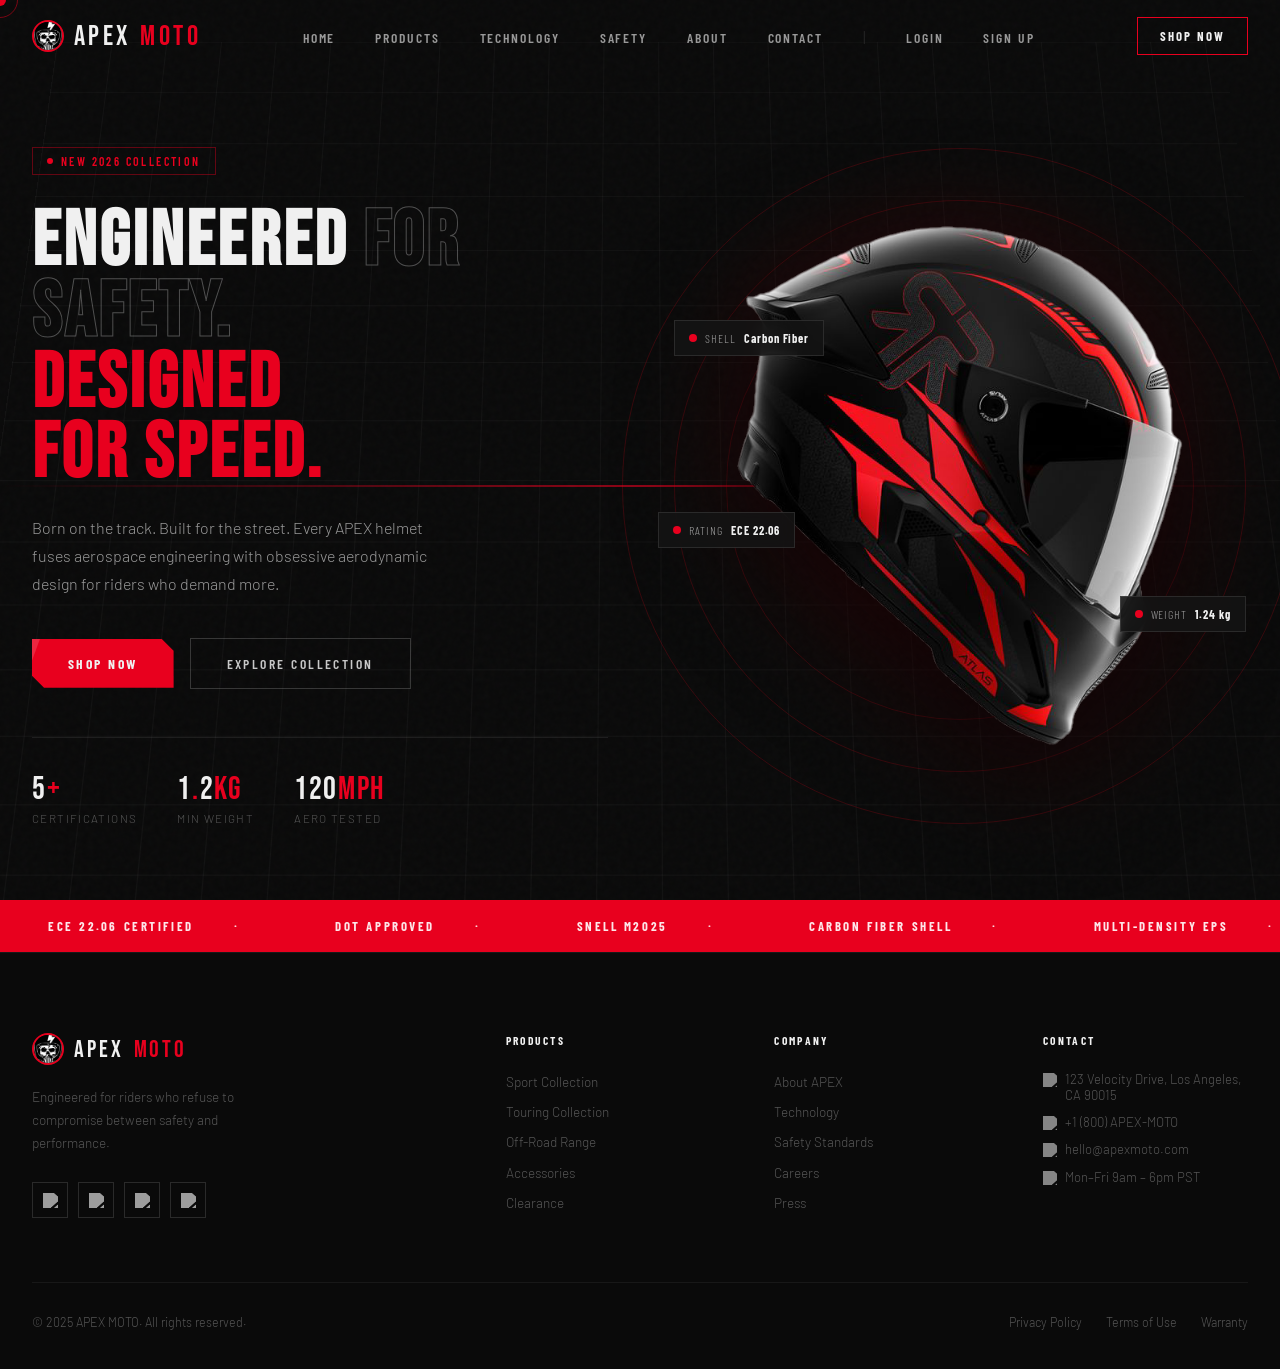
==== index.html @ f7dbe94f "new commit" ====
<!DOCTYPE html>
<html lang="en">
<head>
<meta charset="UTF-8">
<meta name="viewport" content="width=device-width, initial-scale=1.0">
<title>APEX MOTO — Engineered for Safety. Designed for Speed.</title>
<link rel="preconnect" href="https://fonts.googleapis.com">
<link href="https://fonts.googleapis.com/css2?family=Bebas+Neue&family=Barlow:ital,wght@0,300;0,400;0,500;0,600;1,300&family=Barlow+Condensed:wght@400;600;700&display=swap" rel="stylesheet">
<style>
/* ============================================================
   APEX MOTO — PREMIUM HELMET BRAND WEBSITE
   Color palette: Matte black · Metallic gray · Electric red
   Typography: Bebas Neue (display) · Barlow (body)
   ============================================================ */

*, *::before, *::after { box-sizing: border-box; margin: 0; padding: 0; }

:root {
  --black:      #0a0a0a;
  --black2:     #111111;
  --black3:     #1a1a1a;
  --gray-dark:  #2a2a2a;
  --gray-mid:   #555;
  --gray-light: #999;
  --gray-text:  #c8c8c8;
  --white:      #f0f0f0;
  --red:        #e8001e;
  --red-glow:   rgba(232,0,30,0.25);
  --red-dim:    #9a0010;
  --blue:       #0066ff;
  --metal:      #8a8a8a;
  --metal-light:#c0c0c0;
  --font-display: 'Bebas Neue', sans-serif;
  --font-cond:    'Barlow Condensed', sans-serif;
  --font-body:    'Barlow', sans-serif;
  --nav-h: 72px;
  --ease: cubic-bezier(0.16, 1, 0.3, 1);
}

html { scroll-behavior: smooth; font-size: 16px; }

body {
  background: var(--black);
  color: var(--gray-text);
  font-family: var(--font-body);
  font-weight: 300;
  overflow-x: hidden;
  cursor: none;
}

/* ── Custom cursor ── */
#cursor {
  position: fixed; top: 0; left: 0;
  width: 12px; height: 12px;
  background: var(--red);
  border-radius: 100%;
  pointer-events: none;
  z-index: 9999;
  transform: translate(-50%, -50%);
  transition: width 0.2s var(--ease), height 0.2s var(--ease), opacity 0.2s;
  mix-blend-mode: normal;
}
#cursor-ring {
  position: fixed; top: 0; left: 0;
  width: 36px; height: 36px;
  border: 1px solid rgba(232,0,30,0.5);
  border-radius: 100%;
  pointer-events: none;
  z-index: 9998;
  transform: translate(-50%, -50%);
  transition: transform 0.12s var(--ease), width 0.3s var(--ease), height 0.3s var(--ease);
}
body:has(a:hover) #cursor, body:has(button:hover) #cursor { width: 6px; height: 6px; }
body:has(a:hover) #cursor-ring, body:has(button:hover) #cursor-ring { width: 54px; height: 54px; border-color: var(--red); }

/* ── Utility ── */
.container { max-width: 1280px; margin: 0 auto; padding: 0 2rem; }
.sr-only { position: absolute; width: 1px; height: 1px; overflow: hidden; clip: rect(0,0,0,0); }
a { color: inherit; text-decoration: none; }
img { display: block; max-width: 100%; }
section { position: relative; }

/* ── Noise texture overlay ── */
body::before {
  content: '';
  position: fixed; inset: 0;
  background-image: url("data:image/svg+xml,%3Csvg viewBox='0 0 200 200' xmlns='http://www.w3.org/2000/svg'%3E%3Cfilter id='n'%3E%3CfeTurbulence type='fractalNoise' baseFrequency='0.75' numOctaves='4' stitchTiles='stitch'/%3E%3C/filter%3E%3Crect width='100%25' height='100%25' filter='url(%23n)' opacity='1'/%3E%3C/svg%3E");
  opacity: 0.025;
  pointer-events: none;
  z-index: 1;
}

/* ===================================================================
   NAVIGATION
=================================================================== */
nav {
  position: fixed; top: 0; left: 0; right: 0;
  height: var(--nav-h);
  z-index: 1000;
  transition: background 0.4s, backdrop-filter 0.4s;
}
nav.scrolled {
  background: rgba(10,10,10,0.92);
  backdrop-filter: blur(16px);
  border-bottom: 1px solid rgba(255,255,255,0.06);
}
.nav-inner {
  height: var(--nav-h);
  display: flex; align-items: center; justify-content: space-between;
}
.logo {
  font-family: var(--font-display);
  font-size: 1.75rem;
  letter-spacing: 0.12em;
  color: var(--white);
  display: flex; align-items: center; gap: 10px;
  cursor: pointer;
}
.logo span { color: var(--red); }
.logo-icon {
  width: 32px; height: 32px;
  border: 2px solid var(--red);
  border-radius: 50%;
  display: flex; align-items: center; justify-content: center;
  overflow: hidden;
}
.logo-icon img { width: 100%; height: 100%; object-fit: cover; }

.nav-links {
  display: flex; align-items: center; gap: 2.5rem;
  list-style: none;
}
.nav-links a {
  font-family: var(--font-cond);
  font-size: 0.85rem;
  font-weight: 600;
  letter-spacing: 0.14em;
  text-transform: uppercase;
  color: var(--gray-light);
  position: relative;
  transition: color 0.25s;
  cursor: pointer;
}
.nav-links a::after {
  content: '';
  position: absolute; bottom: -4px; left: 0; right: 0;
  height: 1px; background: var(--red);
  transform: scaleX(0); transform-origin: left;
  transition: transform 0.3s var(--ease);
}
.nav-links a:hover { color: var(--white); }
.nav-links a:hover::after { transform: scaleX(1); }

.nav-links .divider {
  color: var(--gray-dark);
  margin: 0;
}
.nav-cta {
  font-family: var(--font-cond);
  font-size: 0.8rem;
  font-weight: 700;
  letter-spacing: 0.16em;
  text-transform: uppercase;
  padding: 10px 22px;
  border: 1px solid var(--red);
  color: var(--white);
  background: transparent;
  cursor: pointer;
  transition: background 0.25s, color 0.25s, box-shadow 0.25s;
  position: relative; overflow: hidden;
}
.nav-cta::before {
  content: '';
  position: absolute; inset: 0;
  background: var(--red);
  transform: translateX(-101%);
  transition: transform 0.3s var(--ease);
  z-index: -1;
}
.nav-cta:hover::before { transform: translateX(0); }

/* Hamburger */
.hamburger {
  display: none;
  flex-direction: column; gap: 5px;
  background: none; border: none; cursor: pointer; padding: 4px;
}
.hamburger span {
  display: block; width: 26px; height: 2px;
  background: var(--white);
  transition: transform 0.3s, opacity 0.3s;
}
.hamburger.open span:nth-child(1) { transform: translateY(7px) rotate(45deg); }
.hamburger.open span:nth-child(2) { opacity: 0; }
.hamburger.open span:nth-child(3) { transform: translateY(-7px) rotate(-45deg); }

/* Mobile menu */
.mobile-menu {
  display: none;
  position: fixed; top: var(--nav-h); left: 0; right: 0; bottom: 0;
  background: rgba(10,10,10,0.97);
  backdrop-filter: blur(20px);
  z-index: 999;
  flex-direction: column; align-items: center; justify-content: center;
  gap: 2.5rem;
  opacity: 0; pointer-events: none;
  transition: opacity 0.35s var(--ease);
}
.mobile-menu.open { opacity: 1; pointer-events: auto; }
.mobile-menu a {
  font-family: var(--font-display);
  font-size: 3rem;
  letter-spacing: 0.1em;
  color: var(--white);
  transition: color 0.2s;
  cursor: pointer;
}
.mobile-menu a:hover { color: var(--red); }

/* ===================================================================
   HERO
=================================================================== */
#home {
  min-height: 100vh;
  display: flex; align-items: center; justify-content: center;
  padding-top: var(--nav-h);
  overflow: hidden;
  position: relative;
}

/* Animated grid background */
.hero-grid {
  position: absolute; inset: 0;
  background-image:
    linear-gradient(rgba(255,255,255,0.03) 1px, transparent 1px),
    linear-gradient(90deg, rgba(255,255,255,0.03) 1px, transparent 1px);
  background-size: 60px 60px;
  animation: gridShift 20s linear infinite;
}
@keyframes gridShift { from { transform: perspective(400px) rotateX(5deg) translateY(0); } to { transform: perspective(400px) rotateX(5deg) translateY(60px); } }

/* Red scan line */
.hero-scanline {
  position: absolute; left: 0; right: 0; height: 2px;
  background: linear-gradient(90deg, transparent, var(--red), transparent);
  animation: scan 4s ease-in-out infinite;
  opacity: 0.6;
}
@keyframes scan { 0%,100%{top:10%; opacity:0} 30%{opacity:0.6} 70%{opacity:0.6} 100%{top:90%; opacity:0} }

.hero-content {
  display: grid;
  grid-template-columns: 1fr 1fr;
  align-items: center;
  gap: 4rem;
  width: 100%;
  max-width: 1280px;
  padding: 0 2rem;
  position: relative; z-index: 2;
}

.hero-text { padding: 3rem 0; }

.hero-badge {
  display: inline-flex; align-items: center; gap: 8px;
  font-family: var(--font-cond);
  font-size: 0.75rem;
  font-weight: 600;
  letter-spacing: 0.2em;
  text-transform: uppercase;
  color: var(--red);
  border: 1px solid rgba(232,0,30,0.4);
  padding: 6px 14px;
  margin-bottom: 2rem;
  position: relative;
}
.hero-badge::before {
  content: '';
  width: 6px; height: 6px;
  background: var(--red);
  border-radius: 50%;
  animation: pulse 2s ease-in-out infinite;
}
@keyframes pulse { 0%,100%{opacity:1; transform:scale(1)} 50%{opacity:0.4; transform:scale(0.7)} }

.hero-title {
  font-family: var(--font-display);
  font-size: clamp(3.5rem, 6vw, 6rem);
  line-height: 0.92;
  letter-spacing: 0.04em;
  color: var(--white);
  margin-bottom: 1.5rem;
}
.hero-title .accent { color: var(--red); display: block; }
.hero-title .stroke {
  -webkit-text-stroke: 1px rgba(240,240,240,0.3);
  color: transparent;
}

.hero-sub {
  font-size: 1rem;
  line-height: 1.75;
  color: var(--gray-light);
  max-width: 400px;
  margin-bottom: 2.5rem;
  font-weight: 300;
}

.hero-buttons { display: flex; align-items: center; gap: 1rem; flex-wrap: wrap; }

.btn-primary {
  font-family: var(--font-cond);
  font-size: 0.85rem;
  font-weight: 700;
  letter-spacing: 0.18em;
  text-transform: uppercase;
  padding: 16px 36px;
  background: var(--red);
  color: var(--white);
  border: none; cursor: pointer;
  position: relative; overflow: hidden;
  clip-path: polygon(0 0, calc(100% - 12px) 0, 100% 12px, 100% 100%, 12px 100%, 0 calc(100% - 12px));
  transition: transform 0.2s, box-shadow 0.3s;
  box-shadow: 0 0 0 rgba(232,0,30,0);
}
.btn-primary:hover {
  transform: translateY(-2px);
  box-shadow: 0 8px 40px var(--red-glow);
}
.btn-primary::after {
  content: '';
  position: absolute; inset: 0;
  background: rgba(255,255,255,0.15);
  transform: translateX(-101%) skewX(-20deg);
  transition: transform 0.45s var(--ease);
}
.btn-primary:hover::after { transform: translateX(120%) skewX(-20deg); }

.btn-ghost {
  font-family: var(--font-cond);
  font-size: 0.85rem;
  font-weight: 600;
  letter-spacing: 0.18em;
  text-transform: uppercase;
  padding: 16px 36px;
  background: transparent;
  color: var(--gray-text);
  border: 1px solid rgba(255,255,255,0.18);
  cursor: pointer;
  transition: color 0.25s, border-color 0.25s, transform 0.2s;
}
.btn-ghost:hover { color: var(--white); border-color: var(--white); transform: translateY(-2px); }

.hero-stats {
  display: flex; gap: 2.5rem; margin-top: 3rem;
  border-top: 1px solid rgba(255,255,255,0.08);
  padding-top: 2rem;
}
.stat-val {
  font-family: var(--font-display);
  font-size: 2rem;
  color: var(--white);
  letter-spacing: 0.05em;
}
.stat-val span { color: var(--red); }
.stat-lbl {
  font-size: 0.72rem;
  letter-spacing: 0.12em;
  text-transform: uppercase;
  color: var(--gray-mid);
  margin-top: 2px;
}

/* Hero helmet visual */
.hero-visual {
  display: flex; align-items: center; justify-content: center;
  position: relative;
}
.helmet-showcase {
  position: relative;
  width: 100%;
  max-width: 520px;
  aspect-ratio: 1;
  animation: float 5s ease-in-out infinite;
}
@keyframes float {
  0%,100%{ transform: translateY(0) rotate(0deg); }
  50%{ transform: translateY(-18px) rotate(1deg); }
}

.helmet-glow {
  position: absolute; inset: 10%;
  border-radius: 50%;
  background: radial-gradient(ellipse, rgba(232,0,30,0.18) 0%, transparent 70%);
  animation: glowPulse 3s ease-in-out infinite;
  filter: blur(30px);
}
@keyframes glowPulse { 0%,100%{opacity:0.6; transform:scale(1)} 50%{opacity:1; transform:scale(1.1)} }

.ring {
  position: absolute; border-radius: 50%;
  border: 1px solid rgba(232,0,30,0.2);
  animation: ringExpand 3s ease-out infinite;
}
.ring-1 { inset: 5%; animation-delay: 0s; }
.ring-2 { inset: -5%; animation-delay: 1s; }
.ring-3 { inset: -15%; animation-delay: 2s; }
@keyframes ringExpand {
  0% { opacity: 0.5; transform: scale(0.97); }
  100% { opacity: 0; transform: scale(1.05); }
}

.hero-helmet-img {
  width: 100%; height: 100%;
  object-fit: contain;
  filter: drop-shadow(0 30px 60px rgba(0,0,0,0.8)) drop-shadow(0 0 40px rgba(232,0,30,0.15));
  position: relative; z-index: 2;
}

.callout {
  position: absolute;
  display: flex; align-items: center; gap: 8px;
  background: rgba(20,20,20,0.85);
  backdrop-filter: blur(8px);
  border: 1px solid rgba(255,255,255,0.1);
  padding: 10px 14px;
  font-family: var(--font-cond);
  font-size: 0.75rem;
  letter-spacing: 0.08em;
  white-space: nowrap;
  z-index: 3;
}
.callout-dot { width: 8px; height: 8px; background: var(--red); border-radius: 50%; flex-shrink: 0; animation: pulse 2s ease-in-out infinite; }
.callout-label { color: var(--gray-light); text-transform: uppercase; }
.callout-val { color: var(--white); font-weight: 700; }
.c1 { top: 18%; left: -5%; }
.c2 { bottom: 22%; right: -5%; }
.c3 { top: 55%; left: -8%; }

/* ===================================================================
   MARQUEE STRIP
=================================================================== */
/* ===================================================================
   MARQUEE STRIP
=================================================================== */
.marquee-strip {
  background: var(--red);
  overflow: hidden;
  padding: 12px 0;
  white-space: nowrap;
}

.marquee-track {
  display: inline-flex;
  animation: marquee 22s linear infinite;
}

.marquee-item {
  font-family: var(--font-cond);
  font-size: 0.8rem;
  font-weight: 700;
  letter-spacing: 0.2em;
  text-transform: uppercase;
  color: rgba(255,255,255,0.9);
  padding: 6px 2.5rem;
  margin: 0 0.5rem;
  border-radius: 4px;
  cursor: default;
  transition: all 0.3s var(--ease);
}

.marquee-item::after { 
  content: '·'; 
  margin-left: 2.5rem; 
}

/* ── Hover Effect on Each Item ── */
.marquee-item:hover {
  color: #ffffff;
  background: rgba(255,255,255,0.15);
  padding: 8px 3rem 8px 3rem;
  font-size: 0.92rem;
  letter-spacing: 0.28em;
  text-shadow: 
    0 0 10px rgba(255,255,255,0.9),
    0 0 25px rgba(255,255,255,0.6),
    0 0 40px rgba(255,0,0,0.5);
  box-shadow: 
    0 0 15px rgba(255,255,255,0.3),
    0 0 35px rgba(255,0,0,0.4),
    inset 0 0 15px rgba(255,255,255,0.1);
  border-radius: 30px;
  transform: scale(1.08);
  z-index: 10;
  animation: itemPulse 1.2s ease-in-out infinite;
}

/* ── Pulse Animation ── */
@keyframes itemPulse {
  0%, 100% { 
    text-shadow: 
      0 0 10px rgba(255,255,255,0.9),
      0 0 25px rgba(255,255,255,0.6),
      0 0 40px rgba(255,0,0,0.5);
  }
  50% { 
    text-shadow: 
      0 0 20px rgba(255,255,255,1),
      0 0 40px rgba(255,255,255,0.8),
      0 0 60px rgba(255,0,0,0.8);
  }
}

/* ── Pause marquee on hover ── */
.marquee-strip:hover .marquee-track {
  animation-play-state: paused;
}

@keyframes marquee { 
  from { transform: translateX(0); } 
  to   { transform: translateX(-50%); } 
}
/* ===================================================================
   SECTION SHARED
=================================================================== */
.section-label {
  font-family: var(--font-cond);
  font-size: 0.75rem;
  font-weight: 600;
  letter-spacing: 0.25em;
  text-transform: uppercase;
  color: var(--red);
  display: flex; align-items: center; gap: 12px;
  margin-bottom: 1rem;
}
.section-label::before { content: ''; width: 28px; height: 1px; background: var(--red); }

.section-title {
  font-family: var(--font-display);
  font-size: clamp(2.5rem, 4.5vw, 4rem);
  line-height: 0.95;
  letter-spacing: 0.04em;
  color: var(--white);
  margin-bottom: 1.25rem;
}

.reveal {
  opacity: 0;
  transform: translateY(32px);
  transition: opacity 0.7s var(--ease), transform 0.7s var(--ease);
}
.reveal.in { opacity: 1; transform: translateY(0); }
.reveal-delay-1 { transition-delay: 0.1s; }
.reveal-delay-2 { transition-delay: 0.2s; }
.reveal-delay-3 { transition-delay: 0.3s; }

/* ===================================================================
   FOOTER
=================================================================== */
footer {
  background: var(--black);
  border-top: 1px solid rgba(255,255,255,0.06);
  padding: 5rem 2rem 2.5rem;
}
.footer-grid { display: grid; grid-template-columns: 2fr 1fr 1fr 1fr; gap: 4rem; max-width: 1280px; margin: 0 auto; }
.footer-brand .logo { margin-bottom: 1.25rem; font-size: 1.5rem; }
.footer-tagline { font-size: 0.85rem; line-height: 1.7; color: var(--gray-mid); max-width: 260px; margin-bottom: 1.75rem; }
.social-links { display: flex; gap: 10px; }
.social-link {
  width: 36px; height: 36px;
  border: 1px solid var(--gray-dark);
  display: flex; align-items: center; justify-content: center;
  color: var(--gray-mid); transition: border-color 0.25s, color 0.25s, background 0.25s;
}
.social-link:hover { border-color: var(--red); color: var(--white); background: rgba(232,0,30,0.1); }
.social-link img { width: 15px; height: 15px; object-fit: contain; filter: brightness(0) invert(1); opacity: 0.6; }
.social-link:hover img { opacity: 1; }
.footer-heading {
  font-family: var(--font-cond); font-size: 0.72rem;
  font-weight: 700; letter-spacing: 0.2em; text-transform: uppercase;
  color: var(--white); margin-bottom: 1.5rem;
}
.footer-links { list-style: none; display: flex; flex-direction: column; gap: 0.7rem; }
.footer-links a { font-size: 0.85rem; color: var(--gray-mid); transition: color 0.2s; cursor: pointer; }
.footer-links a:hover { color: var(--white); }
.footer-contact { display: flex; flex-direction: column; gap: 0.7rem; }
.contact-item { font-size: 0.82rem; color: var(--gray-mid); display: flex; align-items: flex-start; gap: 8px; }
.contact-item img { width: 14px; height: 14px; object-fit: contain; filter: brightness(0) invert(1); opacity: 0.5; flex-shrink: 0; margin-top: 2px; }
.footer-bottom {
  display: flex; justify-content: space-between; align-items: center;
  border-top: 1px solid rgba(255,255,255,0.06);
  padding-top: 2rem; margin-top: 4rem;
  max-width: 1280px; margin-left: auto; margin-right: auto;
  flex-wrap: wrap; gap: 1rem;
}
.footer-copy { font-size: 0.78rem; color: var(--gray-mid); }
.footer-legal { display: flex; gap: 1.5rem; }
.footer-legal a { font-size: 0.78rem; color: var(--gray-mid); transition: color 0.2s; cursor: pointer; }
.footer-legal a:hover { color: var(--white); }

/* ===================================================================
   PROGRESS BAR
=================================================================== */
#progress-bar {
  position: fixed; top: 0; left: 0; right: 0;
  height: 3px; background: var(--red);
  transform-origin: left; transform: scaleX(0);
  z-index: 1001; transition: transform 0.1s linear;
}

/* ===================================================================
   BACK TO TOP
=================================================================== */
#back-top {
  position: fixed; bottom: 2rem; right: 2rem;
  width: 44px; height: 44px;
  background: var(--red); border: none; cursor: pointer;
  display: flex; align-items: center; justify-content: center;
  opacity: 0; pointer-events: none;
  transition: opacity 0.3s, transform 0.3s;
  z-index: 900;
  clip-path: polygon(0 0, calc(100% - 8px) 0, 100% 8px, 100% 100%, 8px 100%, 0 calc(100% - 8px));
}
#back-top.visible { opacity: 1; pointer-events: auto; }
#back-top:hover { transform: translateY(-3px); }
#back-top img { width: 16px; height: 16px; object-fit: contain; filter: brightness(0) invert(1); }

/* ===================================================================
   RESPONSIVE
=================================================================== */
@media (max-width: 900px) {
  .hero-content { grid-template-columns: 1fr; text-align: center; gap: 3rem; }
  .hero-text { order: 2; }
  .hero-visual { order: 1; }
  .hero-sub { margin: 0 auto 2.5rem; }
  .hero-stats { justify-content: center; }
  .hero-buttons { justify-content: center; }
  .callout { display: none; }
}

@media (max-width: 768px) {
  .nav-links, .nav-cta { display: none; }
  .hamburger { display: flex; }
  .mobile-menu { display: flex; }
}

@media (max-width: 480px) {
  .hero-stats { flex-wrap: wrap; gap: 1.5rem; }
}

/* ===================================================================
   LOADING SCREEN
=================================================================== */
#loader {
  position: fixed; inset: 0;
  background: var(--black);
  z-index: 9999;
  display: flex; flex-direction: column;
  align-items: center; justify-content: center;
  gap: 2rem;
  transition: opacity 0.6s var(--ease), visibility 0.6s;
}
#loader.hidden { opacity: 0; visibility: hidden; pointer-events: none; }
.loader-logo {
  font-family: var(--font-display);
  font-size: 2.5rem; letter-spacing: 0.2em;
  color: var(--white);
}
.loader-logo span { color: var(--red); }
.loader-bar-wrap { width: 240px; height: 2px; background: var(--gray-dark); overflow: hidden; }
.loader-bar { height: 100%; background: var(--red); animation: load 1.6s ease-out forwards; }
@keyframes load { from{width:0} to{width:100%} }
.loader-pct { font-family: var(--font-cond); font-size: 0.75rem; letter-spacing: 0.2em; color: var(--gray-mid); }
</style>
</head>
<body>

<!-- Loading Screen -->
<div id="loader">
  <div class="loader-logo">APEX<span>MOTO</span></div>
  <div class="loader-bar-wrap"><div class="loader-bar"></div></div>
  <div class="loader-pct" id="loader-pct">LOADING... 0%</div>
</div>

<!-- Progress Bar -->
<div id="progress-bar"></div>

<!-- Custom Cursor -->
<div id="cursor"></div>
<div id="cursor-ring"></div>

<!-- Back to Top -->
<button id="back-top" aria-label="Back to top" onclick="window.scrollTo({top:0,behavior:'smooth'})">
  <img src="https://img.icons8.com/ios-filled/50/FFFFFF/up--v1.png" alt="Back to top" width="16" height="16">
</button>

<!-- ================================================================
     NAVIGATION
================================================================ -->
<nav id="navbar">
  <div class="container nav-inner">
    <a href="index.html" target="_blank" class="logo" aria-label="Apex Moto Home">
      <div class="logo-icon">
        <img src="324de0b751c300f7d9ca067d395275a6.png" alt="APEX Logo" width="20" height="20">
      </div>
      APEX<span>MOTO</span>
    </a>

    <ul class="nav-links">
      <li><a href="index.html" target="_blank">Home</a></li>
      <li><a href="products.html" target="_blank">Products</a></li>
      <li><a href="technology.html" target="_blank">Technology</a></li>
      <li><a href="safety.html" target="_blank">Safety</a></li>
      <li><a href="about.html" target="_blank">About</a></li>
      <li><a href="contact.html" target="_blank">Contact</a></li>
      <li><span class="divider">|</span></li>
      <li><a href="login.html" target="_blank">Login</a></li>
      <li><a href="signup.html" target="_blank">Sign Up</a></li>
    </ul>

    <button class="nav-cta" onclick="window.open('cart.html', '_blank')">Shop Now</button>

    <button class="hamburger" id="hamburger" aria-label="Toggle menu">
      <span></span><span></span><span></span>
    </button>
  </div>
</nav>

<!-- Mobile Menu -->
<div class="mobile-menu" id="mobileMenu">
  <a href="index.html" target="_blank">Home</a>
  <a href="products.html" target="_blank">Products</a>
  <a href="technology.html" target="_blank">Technology</a>
  <a href="safety.html" target="_blank">Safety</a>
  <a href="about.html" target="_blank">About</a>
  <a href="contact.html" target="_blank">Contact</a>
  <a href="login.html" target="_blank">Login</a>
  <a href="signup.html" target="_blank">Sign Up</a>
  <a href="cart.html" target="_blank">Cart</a>
</div>

<!-- ================================================================
     HERO
================================================================ -->
<section id="home">
  <div class="hero-grid"></div>
  <div class="hero-scanline"></div>

  <div class="hero-content">
    <div class="hero-text">
      <div class="hero-badge reveal">New 2026 Collection</div>

      <h1 class="hero-title reveal reveal-delay-1">
        Engineered
        <span class="stroke">for Safety.</span>
        <span class="accent">Designed<br>for Speed.</span>
      </h1>

      <p class="hero-sub reveal reveal-delay-2">
        Born on the track. Built for the street. Every APEX helmet fuses aerospace engineering with obsessive aerodynamic design for riders who demand more.
      </p>

      <div class="hero-buttons reveal reveal-delay-3">
        <button class="btn-primary" onclick="window.open('products.html', '_blank')">Shop Now</button>
        <button class="btn-ghost" onclick="window.open('technology.html', '_blank')">Explore Collection</button>
      </div>

      <div class="hero-stats reveal">
        <div>
          <div class="stat-val">5<span>+</span></div>
          <div class="stat-lbl">Certifications</div>
        </div>
        <div>
          <div class="stat-val">1<span>.</span>2<span>kg</span></div>
          <div class="stat-lbl">Min Weight</div>
        </div>
        <div>
          <div class="stat-val">120<span>mph</span></div>
          <div class="stat-lbl">Aero Tested</div>
        </div>
      </div>
    </div>

    <div class="hero-visual reveal reveal-delay-2">
      <div class="helmet-showcase">
        <div class="ring ring-1"></div>
        <div class="ring ring-2"></div>
        <div class="ring ring-3"></div>
        <div class="helmet-glow"></div>
        <img src="fe014627cda59d98a99e37bff4ac7977.png" alt="APEX Moto Helmet - Carbon Fiber Full Face" class="hero-helmet-img" width="400" height="420">
        <div class="callout c1"><span class="callout-dot"></span><span class="callout-label">Shell</span><span class="callout-val">Carbon Fiber</span></div>
        <div class="callout c2"><span class="callout-dot"></span><span class="callout-label">Weight</span><span class="callout-val">1.24 kg</span></div>
        <div class="callout c3"><span class="callout-dot"></span><span class="callout-label">Rating</span><span class="callout-val">ECE 22.06</span></div>
      </div>
    </div>
  </div>
</section>

<!-- Marquee Strip -->
<div class="marquee-strip">
  <div class="marquee-track">
    <span class="marquee-item">ECE 22.06 Certified</span>
    <span class="marquee-item">DOT Approved</span>
    <span class="marquee-item">SNELL M2025</span>
    <span class="marquee-item">Carbon Fiber Shell</span>
    <span class="marquee-item">Multi-Density EPS</span>
    <span class="marquee-item">Aero Venting System</span>
    <span class="marquee-item">Anti-Scratch Visor</span>
    <span class="marquee-item">Emergency Release</span>
    <span class="marquee-item">ECE 22.06 Certified</span>
    <span class="marquee-item">DOT Approved</span>
    <span class="marquee-item">SNELL M2025</span>
    <span class="marquee-item">Carbon Fiber Shell</span>
    <span class="marquee-item">Multi-Density EPS</span>
    <span class="marquee-item">Aero Venting System</span>
    <span class="marquee-item">Anti-Scratch Visor</span>
    <span class="marquee-item">Emergency Release</span>
  </div>
</div>

<!-- ================================================================
     FOOTER
================================================================ -->
<footer>
  <div class="footer-grid">
    <div class="footer-brand">
      <a href="home.html" target="_blank" class="logo">
        <div class="logo-icon">
          <img src="324de0b751c300f7d9ca067d395275a6.png" alt="APEX Logo" width="20" height="20">
        </div>
        APEX<span>MOTO</span>
      </a>
      <p class="footer-tagline">Engineered for riders who refuse to compromise between safety and performance.</p>
      <div class="social-links">
        <a href="#" class="social-link" aria-label="Instagram">
          <img src="https://img.icons8.com/ios-filled/50/FFFFFF/instagram-new.png" alt="Instagram" width="15" height="15">
        </a>
        <a href="#" class="social-link" aria-label="X/Twitter">
          <img src="https://img.icons8.com/ios-filled/50/FFFFFF/x.png" alt="X" width="15" height="15">
        </a>
        <a href="#" class="social-link" aria-label="YouTube">
          <img src="https://img.icons8.com/ios-filled/50/FFFFFF/youtube-play.png" alt="YouTube" width="15" height="15">
        </a>
        <a href="#" class="social-link" aria-label="Facebook">
          <img src="https://img.icons8.com/ios-filled/50/FFFFFF/facebook-new.png" alt="Facebook" width="15" height="15">
        </a>
      </div>
    </div>
    <div>
      <div class="footer-heading">Products</div>
      <ul class="footer-links">
        <li><a href="products.html" target="_blank">Sport Collection</a></li>
        <li><a href="products.html" target="_blank">Touring Collection</a></li>
        <li><a href="products.html" target="_blank">Off-Road Range</a></li>
        <li><a href="#">Accessories</a></li>
        <li><a href="#">Clearance</a></li>
      </ul>
    </div>
    <div>
      <div class="footer-heading">Company</div>
      <ul class="footer-links">
        <li><a href="about.html" target="_blank">About APEX</a></li>
        <li><a href="technology.html" target="_blank">Technology</a></li>
        <li><a href="safety.html" target="_blank">Safety Standards</a></li>
        <li><a href="#">Careers</a></li>
        <li><a href="#">Press</a></li>
      </ul>
    </div>
    <div>
      <div class="footer-heading">Contact</div>
      <div class="footer-contact">
        <div class="contact-item">
          <img src="https://img.icons8.com/ios-filled/50/e8001e/marker.png" alt="Location" width="14" height="14">
          123 Velocity Drive, Los Angeles, CA 90015
        </div>
        <div class="contact-item">
          <img src="https://img.icons8.com/ios-filled/50/e8001e/phone.png" alt="Phone" width="14" height="14">
          +1 (800) APEX-MOTO
        </div>
        <div class="contact-item">
          <img src="https://img.icons8.com/ios-filled/50/e8001e/email.png" alt="Email" width="14" height="14">
          hello@apexmoto.com
        </div>
        <div class="contact-item">
          <img src="https://img.icons8.com/ios-filled/50/e8001e/clock.png" alt="Hours" width="14" height="14">
          Mon–Fri 9am – 6pm PST
        </div>
      </div>
    </div>
  </div>
  <div class="footer-bottom">
    <div class="footer-copy">© 2025 APEX MOTO. All rights reserved.</div>
    <div class="footer-legal">
      <a href="#">Privacy Policy</a>
      <a href="#">Terms of Use</a>
      <a href="#">Warranty</a>
    </div>
  </div>
</footer>

<!-- ================================================================
     JAVASCRIPT
================================================================ -->
<script>
/* ── Loader ── */
(function() {
  const loader = document.getElementById('loader');
  const pct = document.getElementById('loader-pct');
  let p = 0;
  const interval = setInterval(() => {
    p = Math.min(p + Math.random() * 18, 99);
    pct.textContent = 'LOADING... ' + Math.round(p) + '%';
  }, 120);
  window.addEventListener('load', () => {
    clearInterval(interval);
    pct.textContent = 'LOADING... 100%';
    setTimeout(() => loader.classList.add('hidden'), 400);
  });
  setTimeout(() => loader.classList.add('hidden'), 2200);
})();

/* ── Custom cursor ── */
const cursor = document.getElementById('cursor');
const ring = document.getElementById('cursor-ring');
let cx = 0, cy = 0, rx = 0, ry = 0;
document.addEventListener('mousemove', e => {
  cx = e.clientX; cy = e.clientY;
  cursor.style.left = cx + 'px';
  cursor.style.top = cy + 'px';
});
function animRing() {
  rx += (cx - rx) * 0.14;
  ry += (cy - ry) * 0.14;
  ring.style.left = rx + 'px';
  ring.style.top = ry + 'px';
  requestAnimationFrame(animRing);
}
animRing();

/* ── Sticky nav + progress bar ── */
const navbar = document.getElementById('navbar');
const progressBar = document.getElementById('progress-bar');
const backTop = document.getElementById('back-top');
window.addEventListener('scroll', () => {
  const scrolled = window.scrollY;
  const docH = document.documentElement.scrollHeight - window.innerHeight;
  navbar.classList.toggle('scrolled', scrolled > 50);
  progressBar.style.transform = `scaleX(${docH > 0 ? scrolled / docH : 0})`;
  backTop.classList.toggle('visible', scrolled > 400);
});

/* ── Mobile menu ── */
const hamburger = document.getElementById('hamburger');
const mobileMenu = document.getElementById('mobileMenu');
hamburger.addEventListener('click', () => {
  hamburger.classList.toggle('open');
  mobileMenu.classList.toggle('open');
});

/* ── Reveal on scroll ── */
const revealObserver = new IntersectionObserver((entries) => {
  entries.forEach(e => {
    if (e.isIntersecting) {
      e.target.classList.add('in');
      revealObserver.unobserve(e.target);
    }
  });
}, { threshold: 0.12 });

document.querySelectorAll('.reveal').forEach(el => {
  revealObserver.observe(el);
});

/* ── Hero parallax ── */
window.addEventListener('scroll', () => {
  const y = window.scrollY;
  const grid = document.querySelector('.hero-grid');
  if (grid) grid.style.transform = `perspective(400px) rotateX(5deg) translateY(${y * 0.3}px)`;
  const helmetShowcase = document.querySelector('.helmet-showcase');
  if (helmetShowcase) helmetShowcase.style.transform = `translateY(${y * -0.08}px)`;
});

/* ── Hero text stagger ── */
setTimeout(() => {
  document.querySelectorAll('.hero-text .reveal').forEach((el, i) => {
    setTimeout(() => el.classList.add('in'), i * 120);
  });
}, 300);
</script>
</body>
</html>
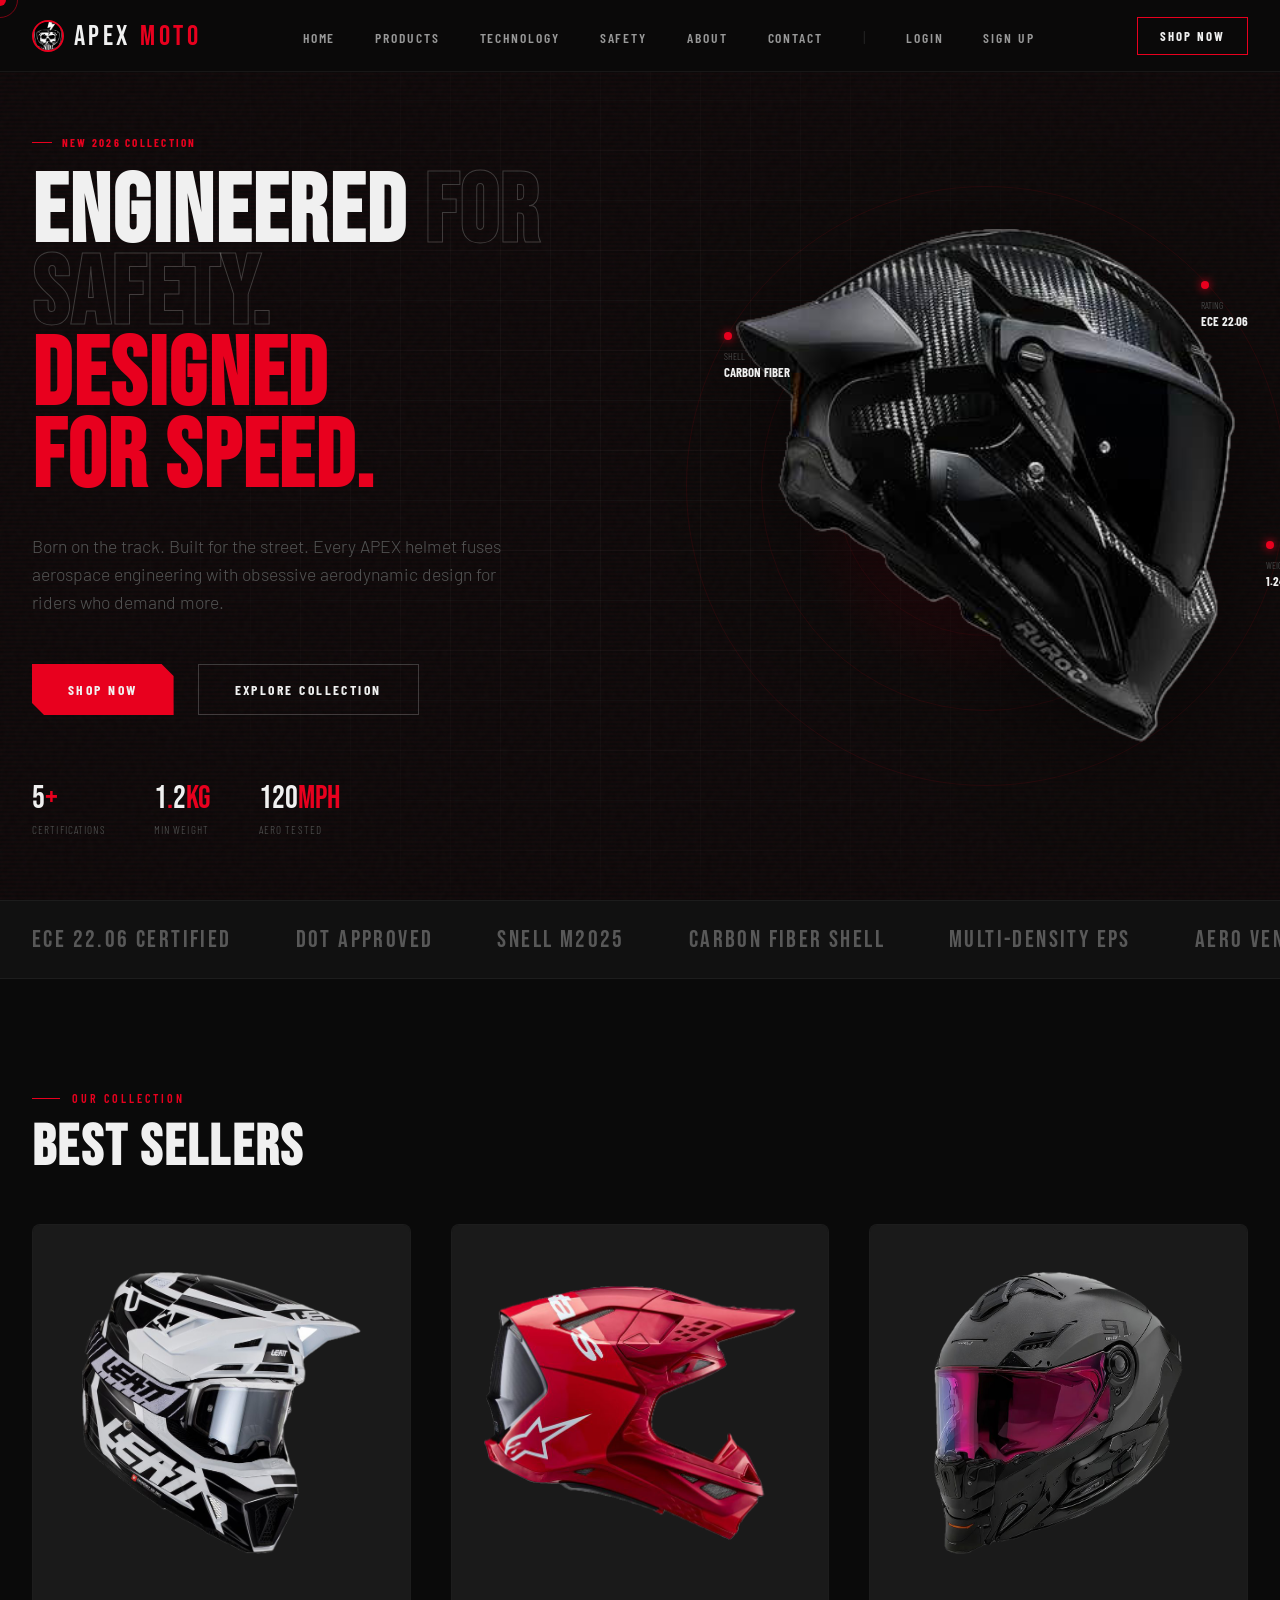
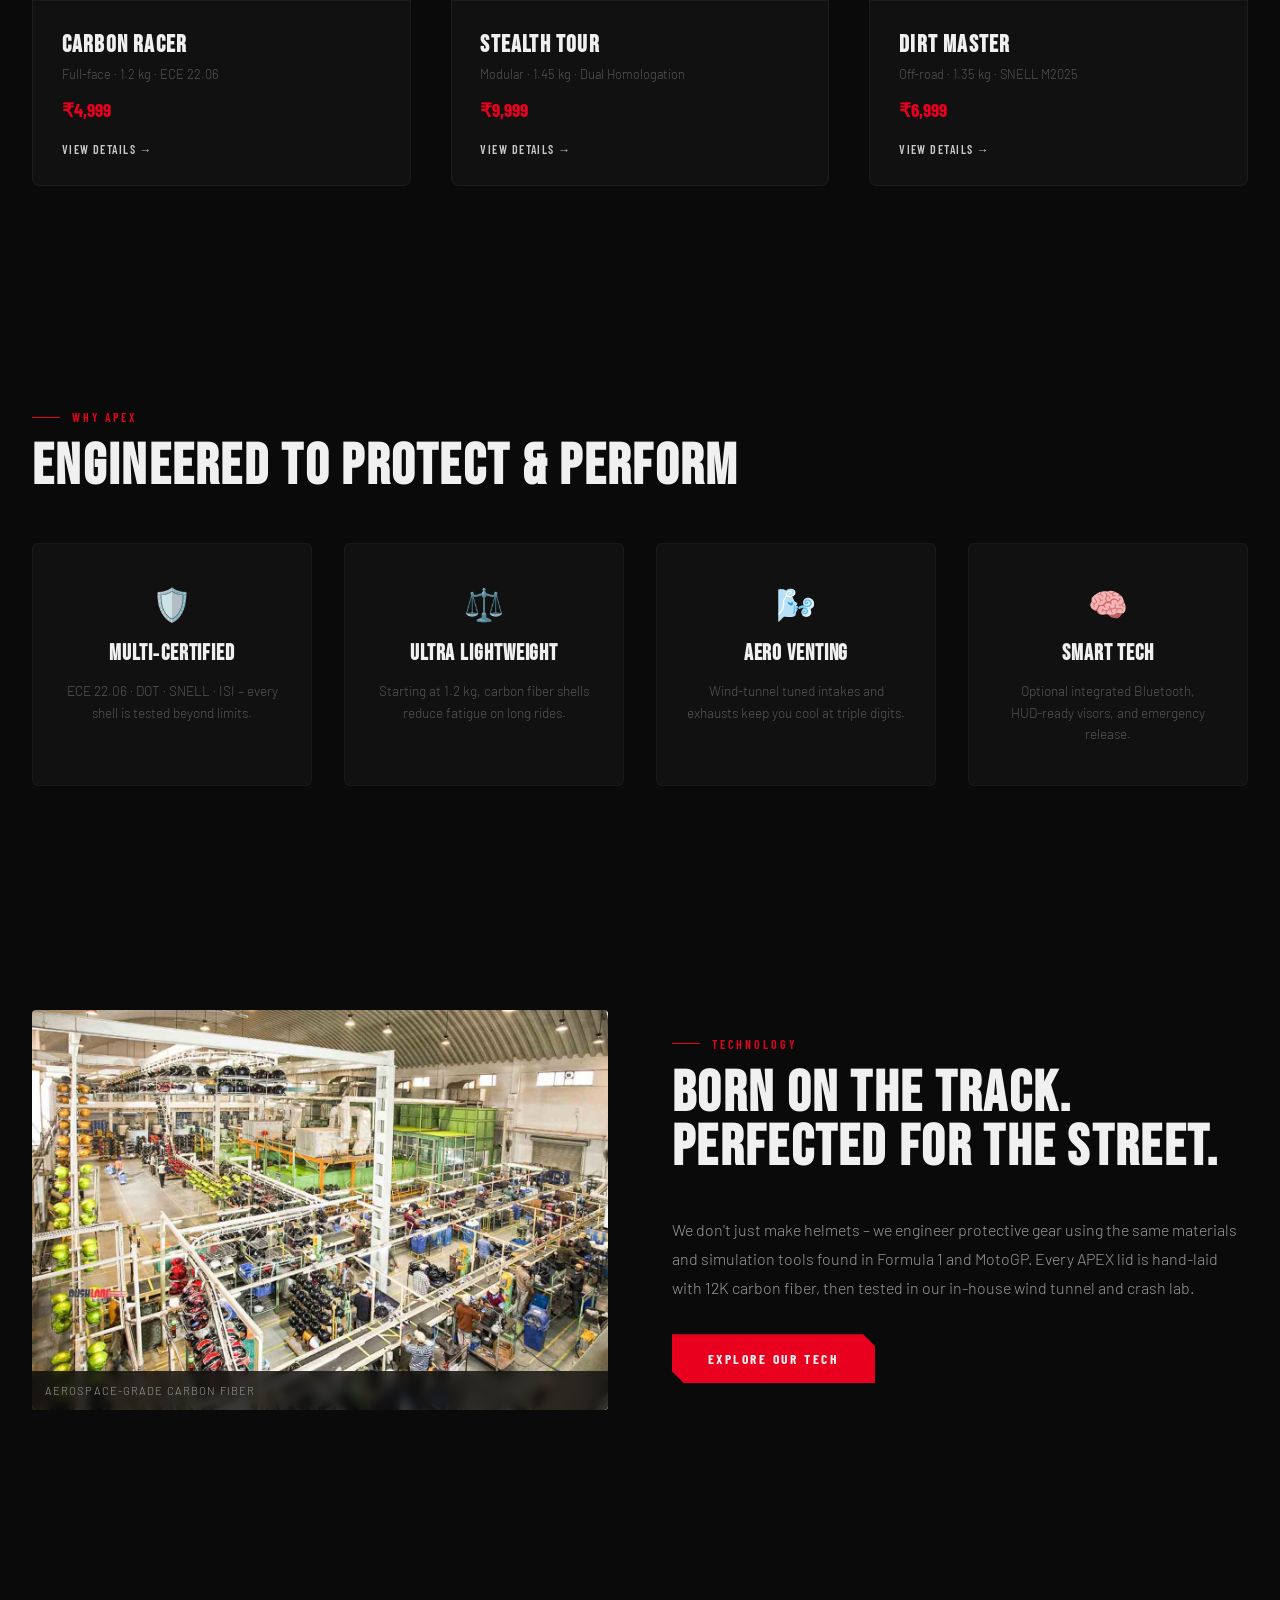
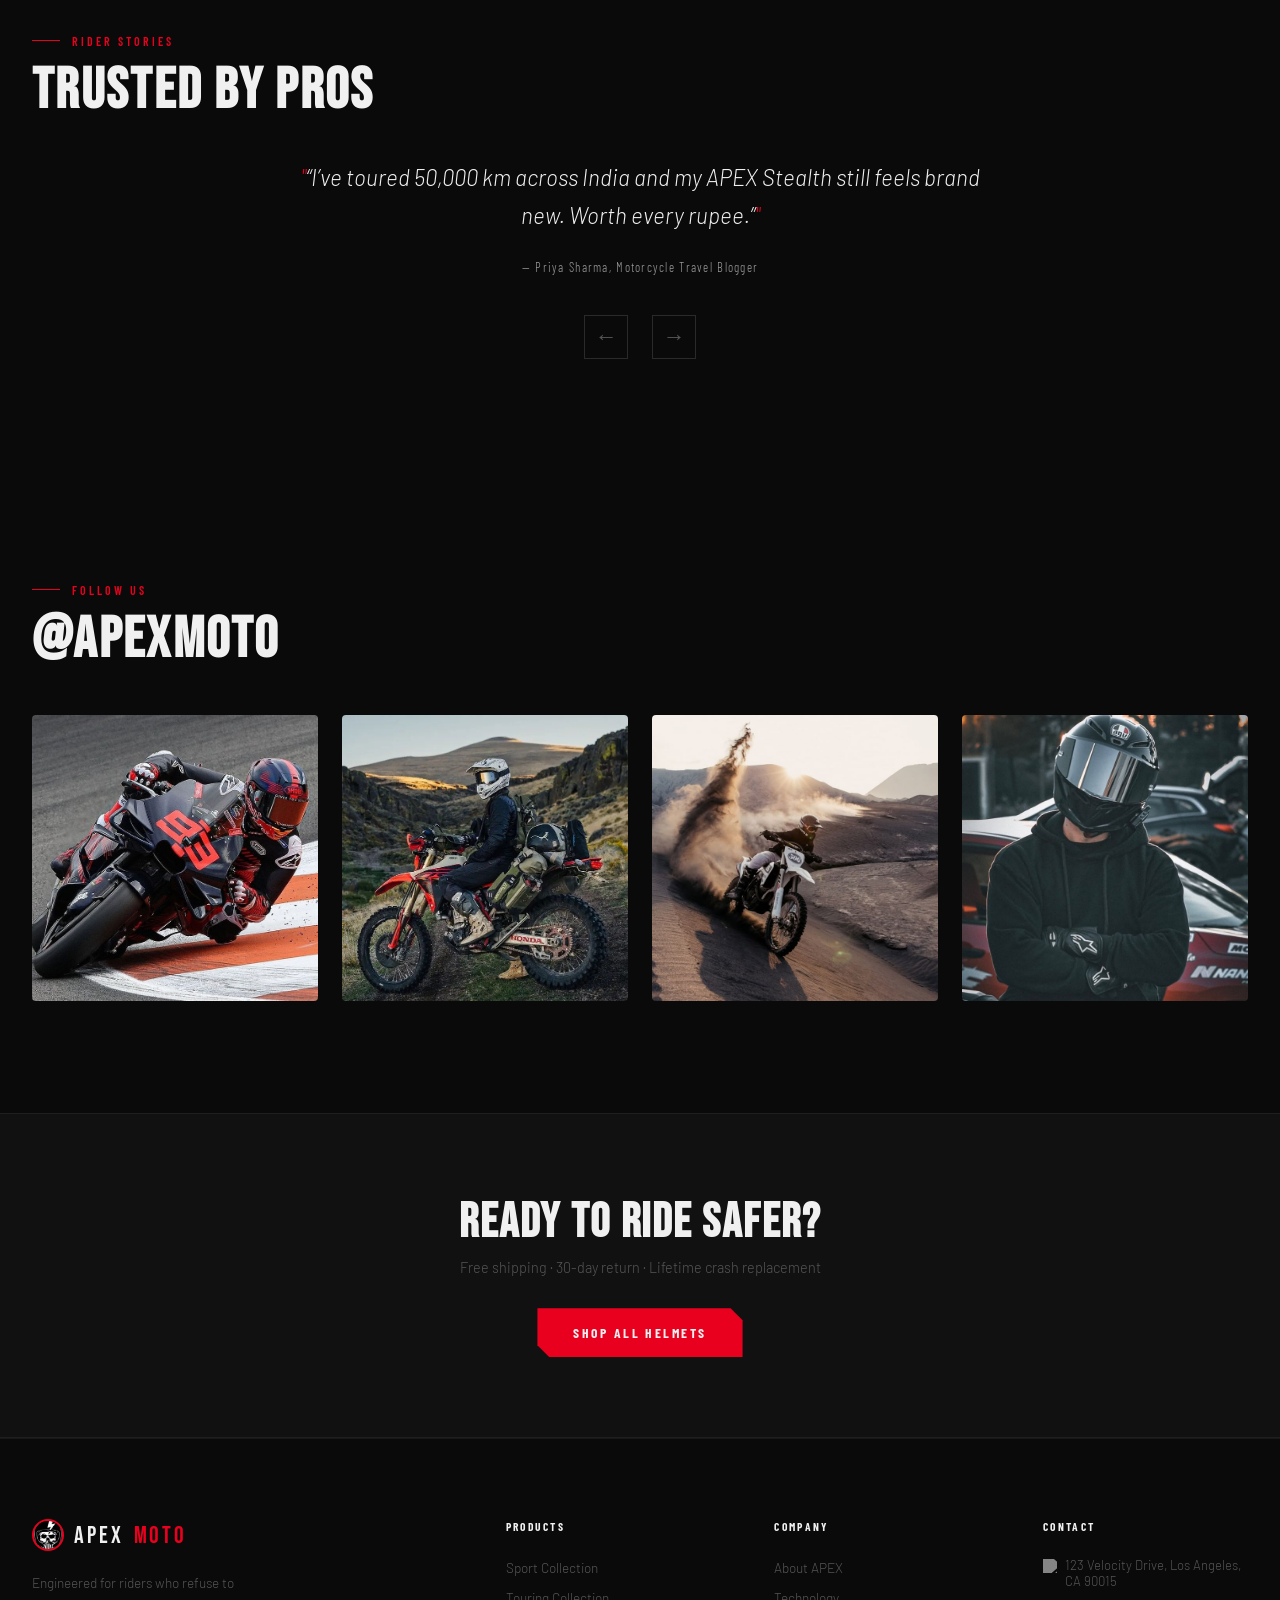
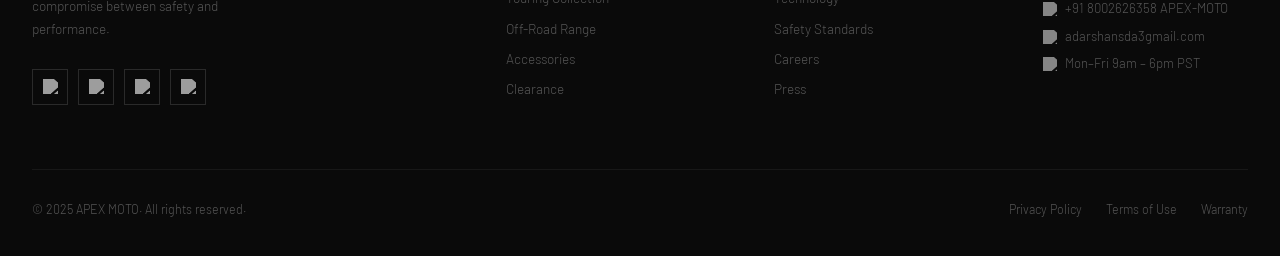
==== commit 9d48854a: "modified the whole project by adding new css files, js files, images." ====
--- a/index.html
+++ b/index.html
@@ -1,991 +1,393 @@
-<!DOCTYPE html>
+﻿<!DOCTYPE html>
 <html lang="en">
+
 <head>
-<meta charset="UTF-8">
-<meta name="viewport" content="width=device-width, initial-scale=1.0">
-<title>APEX MOTO — Engineered for Safety. Designed for Speed.</title>
-<link rel="preconnect" href="https://fonts.googleapis.com">
-<link href="https://fonts.googleapis.com/css2?family=Bebas+Neue&family=Barlow:ital,wght@0,300;0,400;0,500;0,600;1,300&family=Barlow+Condensed:wght@400;600;700&display=swap" rel="stylesheet">
-<style>
-/* ============================================================
-   APEX MOTO — PREMIUM HELMET BRAND WEBSITE
-   Color palette: Matte black · Metallic gray · Electric red
-   Typography: Bebas Neue (display) · Barlow (body)
-   ============================================================ */
-
-*, *::before, *::after { box-sizing: border-box; margin: 0; padding: 0; }
-
-:root {
-  --black:      #0a0a0a;
-  --black2:     #111111;
-  --black3:     #1a1a1a;
-  --gray-dark:  #2a2a2a;
-  --gray-mid:   #555;
-  --gray-light: #999;
-  --gray-text:  #c8c8c8;
-  --white:      #f0f0f0;
-  --red:        #e8001e;
-  --red-glow:   rgba(232,0,30,0.25);
-  --red-dim:    #9a0010;
-  --blue:       #0066ff;
-  --metal:      #8a8a8a;
-  --metal-light:#c0c0c0;
-  --font-display: 'Bebas Neue', sans-serif;
-  --font-cond:    'Barlow Condensed', sans-serif;
-  --font-body:    'Barlow', sans-serif;
-  --nav-h: 72px;
-  --ease: cubic-bezier(0.16, 1, 0.3, 1);
-}
-
-html { scroll-behavior: smooth; font-size: 16px; }
-
-body {
-  background: var(--black);
-  color: var(--gray-text);
-  font-family: var(--font-body);
-  font-weight: 300;
-  overflow-x: hidden;
-  cursor: none;
-}
-
-/* ── Custom cursor ── */
-#cursor {
-  position: fixed; top: 0; left: 0;
-  width: 12px; height: 12px;
-  background: var(--red);
-  border-radius: 100%;
-  pointer-events: none;
-  z-index: 9999;
-  transform: translate(-50%, -50%);
-  transition: width 0.2s var(--ease), height 0.2s var(--ease), opacity 0.2s;
-  mix-blend-mode: normal;
-}
-#cursor-ring {
-  position: fixed; top: 0; left: 0;
-  width: 36px; height: 36px;
-  border: 1px solid rgba(232,0,30,0.5);
-  border-radius: 100%;
-  pointer-events: none;
-  z-index: 9998;
-  transform: translate(-50%, -50%);
-  transition: transform 0.12s var(--ease), width 0.3s var(--ease), height 0.3s var(--ease);
-}
-body:has(a:hover) #cursor, body:has(button:hover) #cursor { width: 6px; height: 6px; }
-body:has(a:hover) #cursor-ring, body:has(button:hover) #cursor-ring { width: 54px; height: 54px; border-color: var(--red); }
-
-/* ── Utility ── */
-.container { max-width: 1280px; margin: 0 auto; padding: 0 2rem; }
-.sr-only { position: absolute; width: 1px; height: 1px; overflow: hidden; clip: rect(0,0,0,0); }
-a { color: inherit; text-decoration: none; }
-img { display: block; max-width: 100%; }
-section { position: relative; }
-
-/* ── Noise texture overlay ── */
-body::before {
-  content: '';
-  position: fixed; inset: 0;
-  background-image: url("data:image/svg+xml,%3Csvg viewBox='0 0 200 200' xmlns='http://www.w3.org/2000/svg'%3E%3Cfilter id='n'%3E%3CfeTurbulence type='fractalNoise' baseFrequency='0.75' numOctaves='4' stitchTiles='stitch'/%3E%3C/filter%3E%3Crect width='100%25' height='100%25' filter='url(%23n)' opacity='1'/%3E%3C/svg%3E");
-  opacity: 0.025;
-  pointer-events: none;
-  z-index: 1;
-}
-
-/* ===================================================================
-   NAVIGATION
-=================================================================== */
-nav {
-  position: fixed; top: 0; left: 0; right: 0;
-  height: var(--nav-h);
-  z-index: 1000;
-  transition: background 0.4s, backdrop-filter 0.4s;
-}
-nav.scrolled {
-  background: rgba(10,10,10,0.92);
-  backdrop-filter: blur(16px);
-  border-bottom: 1px solid rgba(255,255,255,0.06);
-}
-.nav-inner {
-  height: var(--nav-h);
-  display: flex; align-items: center; justify-content: space-between;
-}
-.logo {
-  font-family: var(--font-display);
-  font-size: 1.75rem;
-  letter-spacing: 0.12em;
-  color: var(--white);
-  display: flex; align-items: center; gap: 10px;
-  cursor: pointer;
-}
-.logo span { color: var(--red); }
-.logo-icon {
-  width: 32px; height: 32px;
-  border: 2px solid var(--red);
-  border-radius: 50%;
-  display: flex; align-items: center; justify-content: center;
-  overflow: hidden;
-}
-.logo-icon img { width: 100%; height: 100%; object-fit: cover; }
-
-.nav-links {
-  display: flex; align-items: center; gap: 2.5rem;
-  list-style: none;
-}
-.nav-links a {
-  font-family: var(--font-cond);
-  font-size: 0.85rem;
-  font-weight: 600;
-  letter-spacing: 0.14em;
-  text-transform: uppercase;
-  color: var(--gray-light);
-  position: relative;
-  transition: color 0.25s;
-  cursor: pointer;
-}
-.nav-links a::after {
-  content: '';
-  position: absolute; bottom: -4px; left: 0; right: 0;
-  height: 1px; background: var(--red);
-  transform: scaleX(0); transform-origin: left;
-  transition: transform 0.3s var(--ease);
-}
-.nav-links a:hover { color: var(--white); }
-.nav-links a:hover::after { transform: scaleX(1); }
-
-.nav-links .divider {
-  color: var(--gray-dark);
-  margin: 0;
-}
-.nav-cta {
-  font-family: var(--font-cond);
-  font-size: 0.8rem;
-  font-weight: 700;
-  letter-spacing: 0.16em;
-  text-transform: uppercase;
-  padding: 10px 22px;
-  border: 1px solid var(--red);
-  color: var(--white);
-  background: transparent;
-  cursor: pointer;
-  transition: background 0.25s, color 0.25s, box-shadow 0.25s;
-  position: relative; overflow: hidden;
-}
-.nav-cta::before {
-  content: '';
-  position: absolute; inset: 0;
-  background: var(--red);
-  transform: translateX(-101%);
-  transition: transform 0.3s var(--ease);
-  z-index: -1;
-}
-.nav-cta:hover::before { transform: translateX(0); }
-
-/* Hamburger */
-.hamburger {
-  display: none;
-  flex-direction: column; gap: 5px;
-  background: none; border: none; cursor: pointer; padding: 4px;
-}
-.hamburger span {
-  display: block; width: 26px; height: 2px;
-  background: var(--white);
-  transition: transform 0.3s, opacity 0.3s;
-}
-.hamburger.open span:nth-child(1) { transform: translateY(7px) rotate(45deg); }
-.hamburger.open span:nth-child(2) { opacity: 0; }
-.hamburger.open span:nth-child(3) { transform: translateY(-7px) rotate(-45deg); }
-
-/* Mobile menu */
-.mobile-menu {
-  display: none;
-  position: fixed; top: var(--nav-h); left: 0; right: 0; bottom: 0;
-  background: rgba(10,10,10,0.97);
-  backdrop-filter: blur(20px);
-  z-index: 999;
-  flex-direction: column; align-items: center; justify-content: center;
-  gap: 2.5rem;
-  opacity: 0; pointer-events: none;
-  transition: opacity 0.35s var(--ease);
-}
-.mobile-menu.open { opacity: 1; pointer-events: auto; }
-.mobile-menu a {
-  font-family: var(--font-display);
-  font-size: 3rem;
-  letter-spacing: 0.1em;
-  color: var(--white);
-  transition: color 0.2s;
-  cursor: pointer;
-}
-.mobile-menu a:hover { color: var(--red); }
-
-/* ===================================================================
-   HERO
-=================================================================== */
-#home {
-  min-height: 100vh;
-  display: flex; align-items: center; justify-content: center;
-  padding-top: var(--nav-h);
-  overflow: hidden;
-  position: relative;
-}
-
-/* Animated grid background */
-.hero-grid {
-  position: absolute; inset: 0;
-  background-image:
-    linear-gradient(rgba(255,255,255,0.03) 1px, transparent 1px),
-    linear-gradient(90deg, rgba(255,255,255,0.03) 1px, transparent 1px);
-  background-size: 60px 60px;
-  animation: gridShift 20s linear infinite;
-}
-@keyframes gridShift { from { transform: perspective(400px) rotateX(5deg) translateY(0); } to { transform: perspective(400px) rotateX(5deg) translateY(60px); } }
-
-/* Red scan line */
-.hero-scanline {
-  position: absolute; left: 0; right: 0; height: 2px;
-  background: linear-gradient(90deg, transparent, var(--red), transparent);
-  animation: scan 4s ease-in-out infinite;
-  opacity: 0.6;
-}
-@keyframes scan { 0%,100%{top:10%; opacity:0} 30%{opacity:0.6} 70%{opacity:0.6} 100%{top:90%; opacity:0} }
-
-.hero-content {
-  display: grid;
-  grid-template-columns: 1fr 1fr;
-  align-items: center;
-  gap: 4rem;
-  width: 100%;
-  max-width: 1280px;
-  padding: 0 2rem;
-  position: relative; z-index: 2;
-}
-
-.hero-text { padding: 3rem 0; }
-
-.hero-badge {
-  display: inline-flex; align-items: center; gap: 8px;
-  font-family: var(--font-cond);
-  font-size: 0.75rem;
-  font-weight: 600;
-  letter-spacing: 0.2em;
-  text-transform: uppercase;
-  color: var(--red);
-  border: 1px solid rgba(232,0,30,0.4);
-  padding: 6px 14px;
-  margin-bottom: 2rem;
-  position: relative;
-}
-.hero-badge::before {
-  content: '';
-  width: 6px; height: 6px;
-  background: var(--red);
-  border-radius: 50%;
-  animation: pulse 2s ease-in-out infinite;
-}
-@keyframes pulse { 0%,100%{opacity:1; transform:scale(1)} 50%{opacity:0.4; transform:scale(0.7)} }
-
-.hero-title {
-  font-family: var(--font-display);
-  font-size: clamp(3.5rem, 6vw, 6rem);
-  line-height: 0.92;
-  letter-spacing: 0.04em;
-  color: var(--white);
-  margin-bottom: 1.5rem;
-}
-.hero-title .accent { color: var(--red); display: block; }
-.hero-title .stroke {
-  -webkit-text-stroke: 1px rgba(240,240,240,0.3);
-  color: transparent;
-}
-
-.hero-sub {
-  font-size: 1rem;
-  line-height: 1.75;
-  color: var(--gray-light);
-  max-width: 400px;
-  margin-bottom: 2.5rem;
-  font-weight: 300;
-}
-
-.hero-buttons { display: flex; align-items: center; gap: 1rem; flex-wrap: wrap; }
-
-.btn-primary {
-  font-family: var(--font-cond);
-  font-size: 0.85rem;
-  font-weight: 700;
-  letter-spacing: 0.18em;
-  text-transform: uppercase;
-  padding: 16px 36px;
-  background: var(--red);
-  color: var(--white);
-  border: none; cursor: pointer;
-  position: relative; overflow: hidden;
-  clip-path: polygon(0 0, calc(100% - 12px) 0, 100% 12px, 100% 100%, 12px 100%, 0 calc(100% - 12px));
-  transition: transform 0.2s, box-shadow 0.3s;
-  box-shadow: 0 0 0 rgba(232,0,30,0);
-}
-.btn-primary:hover {
-  transform: translateY(-2px);
-  box-shadow: 0 8px 40px var(--red-glow);
-}
-.btn-primary::after {
-  content: '';
-  position: absolute; inset: 0;
-  background: rgba(255,255,255,0.15);
-  transform: translateX(-101%) skewX(-20deg);
-  transition: transform 0.45s var(--ease);
-}
-.btn-primary:hover::after { transform: translateX(120%) skewX(-20deg); }
-
-.btn-ghost {
-  font-family: var(--font-cond);
-  font-size: 0.85rem;
-  font-weight: 600;
-  letter-spacing: 0.18em;
-  text-transform: uppercase;
-  padding: 16px 36px;
-  background: transparent;
-  color: var(--gray-text);
-  border: 1px solid rgba(255,255,255,0.18);
-  cursor: pointer;
-  transition: color 0.25s, border-color 0.25s, transform 0.2s;
-}
-.btn-ghost:hover { color: var(--white); border-color: var(--white); transform: translateY(-2px); }
-
-.hero-stats {
-  display: flex; gap: 2.5rem; margin-top: 3rem;
-  border-top: 1px solid rgba(255,255,255,0.08);
-  padding-top: 2rem;
-}
-.stat-val {
-  font-family: var(--font-display);
-  font-size: 2rem;
-  color: var(--white);
-  letter-spacing: 0.05em;
-}
-.stat-val span { color: var(--red); }
-.stat-lbl {
-  font-size: 0.72rem;
-  letter-spacing: 0.12em;
-  text-transform: uppercase;
-  color: var(--gray-mid);
-  margin-top: 2px;
-}
-
-/* Hero helmet visual */
-.hero-visual {
-  display: flex; align-items: center; justify-content: center;
-  position: relative;
-}
-.helmet-showcase {
-  position: relative;
-  width: 100%;
-  max-width: 520px;
-  aspect-ratio: 1;
-  animation: float 5s ease-in-out infinite;
-}
-@keyframes float {
-  0%,100%{ transform: translateY(0) rotate(0deg); }
-  50%{ transform: translateY(-18px) rotate(1deg); }
-}
-
-.helmet-glow {
-  position: absolute; inset: 10%;
-  border-radius: 50%;
-  background: radial-gradient(ellipse, rgba(232,0,30,0.18) 0%, transparent 70%);
-  animation: glowPulse 3s ease-in-out infinite;
-  filter: blur(30px);
-}
-@keyframes glowPulse { 0%,100%{opacity:0.6; transform:scale(1)} 50%{opacity:1; transform:scale(1.1)} }
-
-.ring {
-  position: absolute; border-radius: 50%;
-  border: 1px solid rgba(232,0,30,0.2);
-  animation: ringExpand 3s ease-out infinite;
-}
-.ring-1 { inset: 5%; animation-delay: 0s; }
-.ring-2 { inset: -5%; animation-delay: 1s; }
-.ring-3 { inset: -15%; animation-delay: 2s; }
-@keyframes ringExpand {
-  0% { opacity: 0.5; transform: scale(0.97); }
-  100% { opacity: 0; transform: scale(1.05); }
-}
-
-.hero-helmet-img {
-  width: 100%; height: 100%;
-  object-fit: contain;
-  filter: drop-shadow(0 30px 60px rgba(0,0,0,0.8)) drop-shadow(0 0 40px rgba(232,0,30,0.15));
-  position: relative; z-index: 2;
-}
-
-.callout {
-  position: absolute;
-  display: flex; align-items: center; gap: 8px;
-  background: rgba(20,20,20,0.85);
-  backdrop-filter: blur(8px);
-  border: 1px solid rgba(255,255,255,0.1);
-  padding: 10px 14px;
-  font-family: var(--font-cond);
-  font-size: 0.75rem;
-  letter-spacing: 0.08em;
-  white-space: nowrap;
-  z-index: 3;
-}
-.callout-dot { width: 8px; height: 8px; background: var(--red); border-radius: 50%; flex-shrink: 0; animation: pulse 2s ease-in-out infinite; }
-.callout-label { color: var(--gray-light); text-transform: uppercase; }
-.callout-val { color: var(--white); font-weight: 700; }
-.c1 { top: 18%; left: -5%; }
-.c2 { bottom: 22%; right: -5%; }
-.c3 { top: 55%; left: -8%; }
-
-/* ===================================================================
-   MARQUEE STRIP
-=================================================================== */
-/* ===================================================================
-   MARQUEE STRIP
-=================================================================== */
-.marquee-strip {
-  background: var(--red);
-  overflow: hidden;
-  padding: 12px 0;
-  white-space: nowrap;
-}
-
-.marquee-track {
-  display: inline-flex;
-  animation: marquee 22s linear infinite;
-}
-
-.marquee-item {
-  font-family: var(--font-cond);
-  font-size: 0.8rem;
-  font-weight: 700;
-  letter-spacing: 0.2em;
-  text-transform: uppercase;
-  color: rgba(255,255,255,0.9);
-  padding: 6px 2.5rem;
-  margin: 0 0.5rem;
-  border-radius: 4px;
-  cursor: default;
-  transition: all 0.3s var(--ease);
-}
-
-.marquee-item::after { 
-  content: '·'; 
-  margin-left: 2.5rem; 
-}
-
-/* ── Hover Effect on Each Item ── */
-.marquee-item:hover {
-  color: #ffffff;
-  background: rgba(255,255,255,0.15);
-  padding: 8px 3rem 8px 3rem;
-  font-size: 0.92rem;
-  letter-spacing: 0.28em;
-  text-shadow: 
-    0 0 10px rgba(255,255,255,0.9),
-    0 0 25px rgba(255,255,255,0.6),
-    0 0 40px rgba(255,0,0,0.5);
-  box-shadow: 
-    0 0 15px rgba(255,255,255,0.3),
-    0 0 35px rgba(255,0,0,0.4),
-    inset 0 0 15px rgba(255,255,255,0.1);
-  border-radius: 30px;
-  transform: scale(1.08);
-  z-index: 10;
-  animation: itemPulse 1.2s ease-in-out infinite;
-}
-
-/* ── Pulse Animation ── */
-@keyframes itemPulse {
-  0%, 100% { 
-    text-shadow: 
-      0 0 10px rgba(255,255,255,0.9),
-      0 0 25px rgba(255,255,255,0.6),
-      0 0 40px rgba(255,0,0,0.5);
-  }
-  50% { 
-    text-shadow: 
-      0 0 20px rgba(255,255,255,1),
-      0 0 40px rgba(255,255,255,0.8),
-      0 0 60px rgba(255,0,0,0.8);
-  }
-}
-
-/* ── Pause marquee on hover ── */
-.marquee-strip:hover .marquee-track {
-  animation-play-state: paused;
-}
-
-@keyframes marquee { 
-  from { transform: translateX(0); } 
-  to   { transform: translateX(-50%); } 
-}
-/* ===================================================================
-   SECTION SHARED
-=================================================================== */
-.section-label {
-  font-family: var(--font-cond);
-  font-size: 0.75rem;
-  font-weight: 600;
-  letter-spacing: 0.25em;
-  text-transform: uppercase;
-  color: var(--red);
-  display: flex; align-items: center; gap: 12px;
-  margin-bottom: 1rem;
-}
-.section-label::before { content: ''; width: 28px; height: 1px; background: var(--red); }
-
-.section-title {
-  font-family: var(--font-display);
-  font-size: clamp(2.5rem, 4.5vw, 4rem);
-  line-height: 0.95;
-  letter-spacing: 0.04em;
-  color: var(--white);
-  margin-bottom: 1.25rem;
-}
-
-.reveal {
-  opacity: 0;
-  transform: translateY(32px);
-  transition: opacity 0.7s var(--ease), transform 0.7s var(--ease);
-}
-.reveal.in { opacity: 1; transform: translateY(0); }
-.reveal-delay-1 { transition-delay: 0.1s; }
-.reveal-delay-2 { transition-delay: 0.2s; }
-.reveal-delay-3 { transition-delay: 0.3s; }
-
-/* ===================================================================
-   FOOTER
-=================================================================== */
-footer {
-  background: var(--black);
-  border-top: 1px solid rgba(255,255,255,0.06);
-  padding: 5rem 2rem 2.5rem;
-}
-.footer-grid { display: grid; grid-template-columns: 2fr 1fr 1fr 1fr; gap: 4rem; max-width: 1280px; margin: 0 auto; }
-.footer-brand .logo { margin-bottom: 1.25rem; font-size: 1.5rem; }
-.footer-tagline { font-size: 0.85rem; line-height: 1.7; color: var(--gray-mid); max-width: 260px; margin-bottom: 1.75rem; }
-.social-links { display: flex; gap: 10px; }
-.social-link {
-  width: 36px; height: 36px;
-  border: 1px solid var(--gray-dark);
-  display: flex; align-items: center; justify-content: center;
-  color: var(--gray-mid); transition: border-color 0.25s, color 0.25s, background 0.25s;
-}
-.social-link:hover { border-color: var(--red); color: var(--white); background: rgba(232,0,30,0.1); }
-.social-link img { width: 15px; height: 15px; object-fit: contain; filter: brightness(0) invert(1); opacity: 0.6; }
-.social-link:hover img { opacity: 1; }
-.footer-heading {
-  font-family: var(--font-cond); font-size: 0.72rem;
-  font-weight: 700; letter-spacing: 0.2em; text-transform: uppercase;
-  color: var(--white); margin-bottom: 1.5rem;
-}
-.footer-links { list-style: none; display: flex; flex-direction: column; gap: 0.7rem; }
-.footer-links a { font-size: 0.85rem; color: var(--gray-mid); transition: color 0.2s; cursor: pointer; }
-.footer-links a:hover { color: var(--white); }
-.footer-contact { display: flex; flex-direction: column; gap: 0.7rem; }
-.contact-item { font-size: 0.82rem; color: var(--gray-mid); display: flex; align-items: flex-start; gap: 8px; }
-.contact-item img { width: 14px; height: 14px; object-fit: contain; filter: brightness(0) invert(1); opacity: 0.5; flex-shrink: 0; margin-top: 2px; }
-.footer-bottom {
-  display: flex; justify-content: space-between; align-items: center;
-  border-top: 1px solid rgba(255,255,255,0.06);
-  padding-top: 2rem; margin-top: 4rem;
-  max-width: 1280px; margin-left: auto; margin-right: auto;
-  flex-wrap: wrap; gap: 1rem;
-}
-.footer-copy { font-size: 0.78rem; color: var(--gray-mid); }
-.footer-legal { display: flex; gap: 1.5rem; }
-.footer-legal a { font-size: 0.78rem; color: var(--gray-mid); transition: color 0.2s; cursor: pointer; }
-.footer-legal a:hover { color: var(--white); }
-
-/* ===================================================================
-   PROGRESS BAR
-=================================================================== */
-#progress-bar {
-  position: fixed; top: 0; left: 0; right: 0;
-  height: 3px; background: var(--red);
-  transform-origin: left; transform: scaleX(0);
-  z-index: 1001; transition: transform 0.1s linear;
-}
-
-/* ===================================================================
-   BACK TO TOP
-=================================================================== */
-#back-top {
-  position: fixed; bottom: 2rem; right: 2rem;
-  width: 44px; height: 44px;
-  background: var(--red); border: none; cursor: pointer;
-  display: flex; align-items: center; justify-content: center;
-  opacity: 0; pointer-events: none;
-  transition: opacity 0.3s, transform 0.3s;
-  z-index: 900;
-  clip-path: polygon(0 0, calc(100% - 8px) 0, 100% 8px, 100% 100%, 8px 100%, 0 calc(100% - 8px));
-}
-#back-top.visible { opacity: 1; pointer-events: auto; }
-#back-top:hover { transform: translateY(-3px); }
-#back-top img { width: 16px; height: 16px; object-fit: contain; filter: brightness(0) invert(1); }
-
-/* ===================================================================
-   RESPONSIVE
-=================================================================== */
-@media (max-width: 900px) {
-  .hero-content { grid-template-columns: 1fr; text-align: center; gap: 3rem; }
-  .hero-text { order: 2; }
-  .hero-visual { order: 1; }
-  .hero-sub { margin: 0 auto 2.5rem; }
-  .hero-stats { justify-content: center; }
-  .hero-buttons { justify-content: center; }
-  .callout { display: none; }
-}
-
-@media (max-width: 768px) {
-  .nav-links, .nav-cta { display: none; }
-  .hamburger { display: flex; }
-  .mobile-menu { display: flex; }
-}
-
-@media (max-width: 480px) {
-  .hero-stats { flex-wrap: wrap; gap: 1.5rem; }
-}
-
-/* ===================================================================
-   LOADING SCREEN
-=================================================================== */
-#loader {
-  position: fixed; inset: 0;
-  background: var(--black);
-  z-index: 9999;
-  display: flex; flex-direction: column;
-  align-items: center; justify-content: center;
-  gap: 2rem;
-  transition: opacity 0.6s var(--ease), visibility 0.6s;
-}
-#loader.hidden { opacity: 0; visibility: hidden; pointer-events: none; }
-.loader-logo {
-  font-family: var(--font-display);
-  font-size: 2.5rem; letter-spacing: 0.2em;
-  color: var(--white);
-}
-.loader-logo span { color: var(--red); }
-.loader-bar-wrap { width: 240px; height: 2px; background: var(--gray-dark); overflow: hidden; }
-.loader-bar { height: 100%; background: var(--red); animation: load 1.6s ease-out forwards; }
-@keyframes load { from{width:0} to{width:100%} }
-.loader-pct { font-family: var(--font-cond); font-size: 0.75rem; letter-spacing: 0.2em; color: var(--gray-mid); }
-</style>
+  <meta charset="UTF-8">
+  <meta name="viewport" content="width=device-width, initial-scale=1.0">
+  <title>APEX MOTO — Engineered for Safety. Designed for Speed.</title>
+  <link rel="preconnect" href="https://fonts.googleapis.com">
+  <link
+    href="https://fonts.googleapis.com/css2?family=Bebas+Neue&family=Barlow:ital,wght@0,300;0,400;0,500;0,600;1,300&family=Barlow+Condensed:wght@400;600;700&display=swap"
+    rel="stylesheet">
+  <link rel="stylesheet" href="css/index.css">
 </head>
+
 <body>
 
-<!-- Loading Screen -->
-<div id="loader">
-  <div class="loader-logo">APEX<span>MOTO</span></div>
-  <div class="loader-bar-wrap"><div class="loader-bar"></div></div>
-  <div class="loader-pct" id="loader-pct">LOADING... 0%</div>
-</div>
-
-<!-- Progress Bar -->
-<div id="progress-bar"></div>
-
-<!-- Custom Cursor -->
-<div id="cursor"></div>
-<div id="cursor-ring"></div>
-
-<!-- Back to Top -->
-<button id="back-top" aria-label="Back to top" onclick="window.scrollTo({top:0,behavior:'smooth'})">
-  <img src="https://img.icons8.com/ios-filled/50/FFFFFF/up--v1.png" alt="Back to top" width="16" height="16">
-</button>
-
-<!-- ================================================================
-     NAVIGATION
-================================================================ -->
-<nav id="navbar">
-  <div class="container nav-inner">
-    <a href="index.html" target="_blank" class="logo" aria-label="Apex Moto Home">
-      <div class="logo-icon">
-        <img src="324de0b751c300f7d9ca067d395275a6.png" alt="APEX Logo" width="20" height="20">
-      </div>
-      APEX<span>MOTO</span>
-    </a>
-
-    <ul class="nav-links">
-      <li><a href="index.html" target="_blank">Home</a></li>
-      <li><a href="products.html" target="_blank">Products</a></li>
-      <li><a href="technology.html" target="_blank">Technology</a></li>
-      <li><a href="safety.html" target="_blank">Safety</a></li>
-      <li><a href="about.html" target="_blank">About</a></li>
-      <li><a href="contact.html" target="_blank">Contact</a></li>
-      <li><span class="divider">|</span></li>
-      <li><a href="login.html" target="_blank">Login</a></li>
-      <li><a href="signup.html" target="_blank">Sign Up</a></li>
-    </ul>
-
-    <button class="nav-cta" onclick="window.open('cart.html', '_blank')">Shop Now</button>
-
-    <button class="hamburger" id="hamburger" aria-label="Toggle menu">
-      <span></span><span></span><span></span>
-    </button>
+  <!-- Loading Screen -->
+  <div id="loader">
+    <div class="loader-logo">APEX<span>MOTO</span></div>
+    <div class="loader-bar-wrap">
+      <div class="loader-bar"></div>
+    </div>
+    <div class="loader-pct" id="loader-pct">LOADING... 0%</div>
   </div>
-</nav>
-
-<!-- Mobile Menu -->
-<div class="mobile-menu" id="mobileMenu">
-  <a href="index.html" target="_blank">Home</a>
-  <a href="products.html" target="_blank">Products</a>
-  <a href="technology.html" target="_blank">Technology</a>
-  <a href="safety.html" target="_blank">Safety</a>
-  <a href="about.html" target="_blank">About</a>
-  <a href="contact.html" target="_blank">Contact</a>
-  <a href="login.html" target="_blank">Login</a>
-  <a href="signup.html" target="_blank">Sign Up</a>
-  <a href="cart.html" target="_blank">Cart</a>
-</div>
-
-<!-- ================================================================
-     HERO
-================================================================ -->
-<section id="home">
-  <div class="hero-grid"></div>
-  <div class="hero-scanline"></div>
-
-  <div class="hero-content">
-    <div class="hero-text">
-      <div class="hero-badge reveal">New 2026 Collection</div>
-
-      <h1 class="hero-title reveal reveal-delay-1">
-        Engineered
-        <span class="stroke">for Safety.</span>
-        <span class="accent">Designed<br>for Speed.</span>
-      </h1>
-
-      <p class="hero-sub reveal reveal-delay-2">
-        Born on the track. Built for the street. Every APEX helmet fuses aerospace engineering with obsessive aerodynamic design for riders who demand more.
-      </p>
-
-      <div class="hero-buttons reveal reveal-delay-3">
-        <button class="btn-primary" onclick="window.open('products.html', '_blank')">Shop Now</button>
-        <button class="btn-ghost" onclick="window.open('technology.html', '_blank')">Explore Collection</button>
-      </div>
-
-      <div class="hero-stats reveal">
-        <div>
-          <div class="stat-val">5<span>+</span></div>
-          <div class="stat-lbl">Certifications</div>
-        </div>
-        <div>
-          <div class="stat-val">1<span>.</span>2<span>kg</span></div>
-          <div class="stat-lbl">Min Weight</div>
-        </div>
-        <div>
-          <div class="stat-val">120<span>mph</span></div>
-          <div class="stat-lbl">Aero Tested</div>
-        </div>
-      </div>
-    </div>
-
-    <div class="hero-visual reveal reveal-delay-2">
-      <div class="helmet-showcase">
-        <div class="ring ring-1"></div>
-        <div class="ring ring-2"></div>
-        <div class="ring ring-3"></div>
-        <div class="helmet-glow"></div>
-        <img src="fe014627cda59d98a99e37bff4ac7977.png" alt="APEX Moto Helmet - Carbon Fiber Full Face" class="hero-helmet-img" width="400" height="420">
-        <div class="callout c1"><span class="callout-dot"></span><span class="callout-label">Shell</span><span class="callout-val">Carbon Fiber</span></div>
-        <div class="callout c2"><span class="callout-dot"></span><span class="callout-label">Weight</span><span class="callout-val">1.24 kg</span></div>
-        <div class="callout c3"><span class="callout-dot"></span><span class="callout-label">Rating</span><span class="callout-val">ECE 22.06</span></div>
-      </div>
-    </div>
-  </div>
-</section>
-
-<!-- Marquee Strip -->
-<div class="marquee-strip">
-  <div class="marquee-track">
-    <span class="marquee-item">ECE 22.06 Certified</span>
-    <span class="marquee-item">DOT Approved</span>
-    <span class="marquee-item">SNELL M2025</span>
-    <span class="marquee-item">Carbon Fiber Shell</span>
-    <span class="marquee-item">Multi-Density EPS</span>
-    <span class="marquee-item">Aero Venting System</span>
-    <span class="marquee-item">Anti-Scratch Visor</span>
-    <span class="marquee-item">Emergency Release</span>
-    <span class="marquee-item">ECE 22.06 Certified</span>
-    <span class="marquee-item">DOT Approved</span>
-    <span class="marquee-item">SNELL M2025</span>
-    <span class="marquee-item">Carbon Fiber Shell</span>
-    <span class="marquee-item">Multi-Density EPS</span>
-    <span class="marquee-item">Aero Venting System</span>
-    <span class="marquee-item">Anti-Scratch Visor</span>
-    <span class="marquee-item">Emergency Release</span>
-  </div>
-</div>
-
-<!-- ================================================================
-     FOOTER
-================================================================ -->
-<footer>
-  <div class="footer-grid">
-    <div class="footer-brand">
-      <a href="home.html" target="_blank" class="logo">
+
+  <!-- Progress Bar -->
+  <div id="progress-bar"></div>
+
+  <!-- Custom Cursor -->
+  <div id="cursor"></div>
+  <div id="cursor-ring"></div>
+
+  <!-- Back to Top -->
+  <button id="back-top" aria-label="Back to top" onclick="window.scrollTo({top:0,behavior:'smooth'})">
+    <img src="https://img.icons8.com/ios-filled/50/FFFFFF/up--v1.png" alt="Back to top" width="16" height="16">
+  </button>
+
+  <!-- NAVIGATION (Same as before) -->
+  <nav id="navbar">
+    <div class="container nav-inner">
+      <a href="index.html" class="logo" aria-label="Apex Moto Home" target="_blank" rel="noopener noreferrer">
         <div class="logo-icon">
-          <img src="324de0b751c300f7d9ca067d395275a6.png" alt="APEX Logo" width="20" height="20">
+          <img src="images/logo.png" alt="APEX Logo" width="20" height="20">
         </div>
         APEX<span>MOTO</span>
       </a>
-      <p class="footer-tagline">Engineered for riders who refuse to compromise between safety and performance.</p>
-      <div class="social-links">
-        <a href="#" class="social-link" aria-label="Instagram">
-          <img src="https://img.icons8.com/ios-filled/50/FFFFFF/instagram-new.png" alt="Instagram" width="15" height="15">
+
+      <ul class="nav-links">
+        <li><a href="index.html">Home</a></li>
+        <li><a href="products.html">Products</a></li>
+        <li><a href="technology.html">Technology</a></li>
+        <li><a href="safety.html">Safety</a></li>
+        <li><a href="about.html">About</a></li>
+        <li><a href="contact.html">Contact</a></li>
+        <li><span class="divider">|</span></li>
+        <li><a href="login.html">Login</a></li>
+        <li><a href="signup.html">Sign Up</a></li>
+      </ul>
+
+      <button class="nav-cta" onclick="window.open('cart.html', '_blank')">Shop Now</button>
+
+      <button class="hamburger" id="hamburger" aria-label="Toggle menu">
+        <span></span><span></span><span></span>
+      </button>
+    </div>
+  </nav>
+
+  <!-- Mobile Menu -->
+  <div class="mobile-menu" id="mobileMenu">
+    <a href="index.html">Home</a>
+    <a href="products.html">Products</a>
+    <a href="technology.html">Technology</a>
+    <a href="safety.html">Safety</a>
+    <a href="about.html">About</a>
+    <a href="contact.html">Contact</a>
+    <a href="login.html">Login</a>
+    <a href="signup.html">Sign Up</a>
+    <a href="cart.html">Cart</a>
+  </div>
+
+  <!-- HERO (Same) -->
+  <section id="home">
+    <div class="hero-grid"></div>
+    <div class="hero-scanline"></div>
+
+    <div class="hero-content">
+      <div class="hero-text">
+        <div class="hero-badge reveal">New 2026 Collection</div>
+        <h1 class="hero-title reveal reveal-delay-1">
+          Engineered
+          <span class="stroke">for Safety.</span>
+          <span class="accent">Designed<br>for Speed.</span>
+        </h1>
+        <p class="hero-sub reveal reveal-delay-2">
+          Born on the track. Built for the street. Every APEX helmet fuses aerospace engineering with obsessive
+          aerodynamic design for riders who demand more.
+        </p>
+        <div class="hero-buttons reveal reveal-delay-3">
+          <button class="btn-primary" onclick="window.open('products.html', '_blank')">Shop Now</button>
+          <button class="btn-ghost" onclick="window.open('technology.html', '_blank')">Explore Collection</button>
+        </div>
+        <div class="hero-stats reveal">
+          <div>
+            <div class="stat-val">5<span>+</span></div>
+            <div class="stat-lbl">Certifications</div>
+          </div>
+          <div>
+            <div class="stat-val">1<span>.</span>2<span>kg</span></div>
+            <div class="stat-lbl">Min Weight</div>
+          </div>
+          <div>
+            <div class="stat-val">120<span>mph</span></div>
+            <div class="stat-lbl">Aero Tested</div>
+          </div>
+        </div>
+      </div>
+
+      <div class="hero-visual reveal reveal-delay-2">
+        <div class="helmet-showcase">
+          <div class="ring ring-1"></div>
+          <div class="ring ring-2"></div>
+          <div class="ring ring-3"></div>
+          <div class="helmet-glow"></div>
+          <img src="images/hero.png" alt="APEX Moto Helmet - Carbon Fiber Full Face" class="hero-helmet-img" width="400"
+            height="420">
+          <div class="callout c1"><span class="callout-dot"></span><span class="callout-label">Shell</span><span
+              class="callout-val">Carbon Fiber</span></div>
+          <div class="callout c2"><span class="callout-dot"></span><span class="callout-label">Weight</span><span
+              class="callout-val">1.24 kg</span></div>
+          <div class="callout c3"><span class="callout-dot"></span><span class="callout-label">Rating</span><span
+              class="callout-val">ECE 22.06</span></div>
+        </div>
+      </div>
+    </div>
+  </section>
+
+  <!-- Marquee Strip (Same) -->
+  <div class="marquee-strip">
+    <div class="marquee-track">
+      <span class="marquee-item">ECE 22.06 Certified</span>
+      <span class="marquee-item">DOT Approved</span>
+      <span class="marquee-item">SNELL M2025</span>
+      <span class="marquee-item">Carbon Fiber Shell</span>
+      <span class="marquee-item">Multi-Density EPS</span>
+      <span class="marquee-item">Aero Venting System</span>
+      <span class="marquee-item">Anti-Scratch Visor</span>
+      <span class="marquee-item">Emergency Release</span>
+      <span class="marquee-item">ECE 22.06 Certified</span>
+      <span class="marquee-item">DOT Approved</span>
+      <span class="marquee-item">SNELL M2025</span>
+      <span class="marquee-item">Carbon Fiber Shell</span>
+      <span class="marquee-item">Multi-Density EPS</span>
+      <span class="marquee-item">Aero Venting System</span>
+      <span class="marquee-item">Anti-Scratch Visor</span>
+      <span class="marquee-item">Emergency Release</span>
+    </div>
+  </div>
+
+  <!-- ========== NEW SECTIONS START ========== -->
+
+  <!-- Featured Products -->
+  <section class="featured-products section-pad">
+    <div class="container">
+      <div class="section-label reveal">Our Collection</div>
+      <h2 class="section-title reveal reveal-delay-1">Best Sellers</h2>
+      <div class="product-grid reveal reveal-delay-2">
+        <div class="product-card">
+          <div class="product-img-wrap">
+            <img src="images\best1.png" alt="APEX Carbon Racer" loading="lazy">
+          </div>
+          <div class="product-info">
+            <h3>Carbon Racer</h3>
+            <p>Full-face · 1.2 kg · ECE 22.06</p>
+            <span class="price">₹4,999</span>
+            <a href="products.html" class="product-link">View Details →</a>
+          </div>
+        </div>
+        <div class="product-card">
+          <div class="product-img-wrap">
+            <img src="images\best2.png" alt="APEX Stealth Tour" loading="lazy">
+          </div>
+          <div class="product-info">
+            <h3>Stealth Tour</h3>
+            <p>Modular · 1.45 kg · Dual Homologation</p>
+            <span class="price">₹9,999</span>
+            <a href="products.html" class="product-link">View Details →</a>
+          </div>
+        </div>
+        <div class="product-card">
+          <div class="product-img-wrap">
+            <img src="images\best3.png" alt="APEX Dirt Master" loading="lazy">
+          </div>
+          <div class="product-info">
+            <h3>Dirt Master</h3>
+            <p>Off-road · 1.35 kg · SNELL M2025</p>
+            <span class="price">₹6,999</span>
+            <a href="products.html" class="product-link">View Details →</a>
+          </div>
+        </div>
+      </div>
+    </div>
+  </section>
+
+  <!-- Why APEX Features -->
+  <section class="why-apex section-pad">
+    <div class="container">
+      <div class="section-label reveal">Why APEX</div>
+      <h2 class="section-title reveal reveal-delay-1">Engineered to Protect & Perform</h2>
+      <div class="features-grid reveal reveal-delay-2">
+        <div class="feature-item">
+          <div class="feature-icon">🛡️</div>
+          <h3>Multi‑Certified</h3>
+          <p>ECE 22.06 · DOT · SNELL · ISI – every shell is tested beyond limits.</p>
+        </div>
+        <div class="feature-item">
+          <div class="feature-icon">⚖️</div>
+          <h3>Ultra Lightweight</h3>
+          <p>Starting at 1.2 kg, carbon fiber shells reduce fatigue on long rides.</p>
+        </div>
+        <div class="feature-item">
+          <div class="feature-icon">🌬️</div>
+          <h3>Aero Venting</h3>
+          <p>Wind‑tunnel tuned intakes and exhausts keep you cool at triple digits.</p>
+        </div>
+        <div class="feature-item">
+          <div class="feature-icon">🧠</div>
+          <h3>Smart Tech</h3>
+          <p>Optional integrated Bluetooth, HUD‑ready visors, and emergency release.</p>
+        </div>
+      </div>
+    </div>
+  </section>
+
+  <!-- Technology Split Section -->
+  <section class="tech-split section-pad">
+    <div class="container split-grid">
+      <div class="split-img reveal">
+        <img src="images\team&factory.jpeg" alt="Carbon Fiber Shell Manufacturing" loading="lazy">
+        <div class="img-caption">Aerospace‑grade carbon fiber</div>
+      </div>
+      <div class="split-text reveal reveal-delay-1">
+        <div class="section-label">Technology</div>
+        <h2 class="section-title">Born on the Track.<br>Perfected for the Street.</h2>
+        <p>
+          We don't just make helmets – we engineer protective gear using the same
+          materials and simulation tools found in Formula 1 and MotoGP. Every APEX
+          lid is hand‑laid with 12K carbon fiber, then tested in our in‑house
+          wind tunnel and crash lab.
+        </p>
+        <a href="technology.html" class="btn-primary">Explore Our Tech</a>
+      </div>
+    </div>
+  </section>
+
+  <!-- Testimonials -->
+  <section class="testimonials section-pad">
+    <div class="container">
+      <div class="section-label reveal">Rider Stories</div>
+      <h2 class="section-title reveal reveal-delay-1">Trusted by Pros</h2>
+      <div class="testimonial-slider reveal reveal-delay-2" id="testimonialSlider">
+        <div class="testimonial active">
+          <p class="quote">“The lightest, most stable helmet I’ve ever raced with. At 200 km/h it’s dead silent – game
+            changer!”</p>
+          <div class="author">— Arjun Mehta, National Road Racing Champion</div>
+        </div>
+        <div class="testimonial">
+          <p class="quote">“I’ve toured 50,000 km across India and my APEX Stealth still feels brand new. Worth every
+            rupee.”</p>
+          <div class="author">— Priya Sharma, Motorcycle Travel Blogger</div>
+        </div>
+        <div class="testimonial">
+          <p class="quote">“Finally a helmet that looks as good as it performs. The aero venting actually works in city
+            traffic.”</p>
+          <div class="author">— Vikram Rao, Daily Commuter</div>
+        </div>
+      </div>
+      <div class="slider-controls">
+        <button id="prevTestimonial" aria-label="Previous">←</button>
+        <button id="nextTestimonial" aria-label="Next">→</button>
+      </div>
+    </div>
+  </section>
+
+  <!-- Instagram / Gallery -->
+  <section class="instagram-teaser section-pad">
+    <div class="container">
+      <div class="section-label reveal">Follow Us</div>
+      <h2 class="section-title reveal reveal-delay-1">@apexmoto</h2>
+      <div class="insta-grid reveal reveal-delay-2">
+        <div class="insta-item"><img src="images\hero1.jpeg" alt="APEX on track"></div>
+        <div class="insta-item"><img src="images\hero2.jpeg" alt="Tour rider"></div>
+        <div class="insta-item"><img src="images\hero3.jpeg" alt="Off-road action"></div>
+        <div class="insta-item"><img src="images\hero4.jpeg" alt="Helmet studio shot"></div>
+      </div>
+    </div>
+  </section>
+
+  <!-- CTA Banner -->
+  <section class="cta-banner">
+    <div class="container reveal">
+      <h2>Ready to Ride Safer?</h2>
+      <p>Free shipping · 30‑day return · Lifetime crash replacement</p>
+      <button class="btn-primary" onclick="window.open('products.html', '_blank')">Shop All Helmets</button>
+    </div>
+  </section>
+
+  <!-- ========== NEW SECTIONS END ========== -->
+
+  <!-- FOOTER (Same) -->
+  <footer>
+    <div class="footer-grid">
+      <div class="footer-brand">
+        <a href="home.html" class="logo">
+          <div class="logo-icon">
+            <img src="images/logo.png" alt="APEX Logo" width="20" height="20">
+          </div>
+          APEX<span>MOTO</span>
         </a>
-        <a href="#" class="social-link" aria-label="X/Twitter">
-          <img src="https://img.icons8.com/ios-filled/50/FFFFFF/x.png" alt="X" width="15" height="15">
-        </a>
-        <a href="#" class="social-link" aria-label="YouTube">
-          <img src="https://img.icons8.com/ios-filled/50/FFFFFF/youtube-play.png" alt="YouTube" width="15" height="15">
-        </a>
-        <a href="#" class="social-link" aria-label="Facebook">
-          <img src="https://img.icons8.com/ios-filled/50/FFFFFF/facebook-new.png" alt="Facebook" width="15" height="15">
-        </a>
-      </div>
-    </div>
-    <div>
-      <div class="footer-heading">Products</div>
-      <ul class="footer-links">
-        <li><a href="products.html" target="_blank">Sport Collection</a></li>
-        <li><a href="products.html" target="_blank">Touring Collection</a></li>
-        <li><a href="products.html" target="_blank">Off-Road Range</a></li>
-        <li><a href="#">Accessories</a></li>
-        <li><a href="#">Clearance</a></li>
-      </ul>
-    </div>
-    <div>
-      <div class="footer-heading">Company</div>
-      <ul class="footer-links">
-        <li><a href="about.html" target="_blank">About APEX</a></li>
-        <li><a href="technology.html" target="_blank">Technology</a></li>
-        <li><a href="safety.html" target="_blank">Safety Standards</a></li>
-        <li><a href="#">Careers</a></li>
-        <li><a href="#">Press</a></li>
-      </ul>
-    </div>
-    <div>
-      <div class="footer-heading">Contact</div>
-      <div class="footer-contact">
-        <div class="contact-item">
-          <img src="https://img.icons8.com/ios-filled/50/e8001e/marker.png" alt="Location" width="14" height="14">
-          123 Velocity Drive, Los Angeles, CA 90015
-        </div>
-        <div class="contact-item">
-          <img src="https://img.icons8.com/ios-filled/50/e8001e/phone.png" alt="Phone" width="14" height="14">
-          +1 (800) APEX-MOTO
-        </div>
-        <div class="contact-item">
-          <img src="https://img.icons8.com/ios-filled/50/e8001e/email.png" alt="Email" width="14" height="14">
-          hello@apexmoto.com
-        </div>
-        <div class="contact-item">
-          <img src="https://img.icons8.com/ios-filled/50/e8001e/clock.png" alt="Hours" width="14" height="14">
-          Mon–Fri 9am – 6pm PST
-        </div>
-      </div>
-    </div>
-  </div>
-  <div class="footer-bottom">
-    <div class="footer-copy">© 2025 APEX MOTO. All rights reserved.</div>
-    <div class="footer-legal">
-      <a href="#">Privacy Policy</a>
-      <a href="#">Terms of Use</a>
-      <a href="#">Warranty</a>
-    </div>
-  </div>
-</footer>
-
-<!-- ================================================================
-     JAVASCRIPT
-================================================================ -->
-<script>
-/* ── Loader ── */
-(function() {
-  const loader = document.getElementById('loader');
-  const pct = document.getElementById('loader-pct');
-  let p = 0;
-  const interval = setInterval(() => {
-    p = Math.min(p + Math.random() * 18, 99);
-    pct.textContent = 'LOADING... ' + Math.round(p) + '%';
-  }, 120);
-  window.addEventListener('load', () => {
-    clearInterval(interval);
-    pct.textContent = 'LOADING... 100%';
-    setTimeout(() => loader.classList.add('hidden'), 400);
-  });
-  setTimeout(() => loader.classList.add('hidden'), 2200);
-})();
-
-/* ── Custom cursor ── */
-const cursor = document.getElementById('cursor');
-const ring = document.getElementById('cursor-ring');
-let cx = 0, cy = 0, rx = 0, ry = 0;
-document.addEventListener('mousemove', e => {
-  cx = e.clientX; cy = e.clientY;
-  cursor.style.left = cx + 'px';
-  cursor.style.top = cy + 'px';
-});
-function animRing() {
-  rx += (cx - rx) * 0.14;
-  ry += (cy - ry) * 0.14;
-  ring.style.left = rx + 'px';
-  ring.style.top = ry + 'px';
-  requestAnimationFrame(animRing);
-}
-animRing();
-
-/* ── Sticky nav + progress bar ── */
-const navbar = document.getElementById('navbar');
-const progressBar = document.getElementById('progress-bar');
-const backTop = document.getElementById('back-top');
-window.addEventListener('scroll', () => {
-  const scrolled = window.scrollY;
-  const docH = document.documentElement.scrollHeight - window.innerHeight;
-  navbar.classList.toggle('scrolled', scrolled > 50);
-  progressBar.style.transform = `scaleX(${docH > 0 ? scrolled / docH : 0})`;
-  backTop.classList.toggle('visible', scrolled > 400);
-});
-
-/* ── Mobile menu ── */
-const hamburger = document.getElementById('hamburger');
-const mobileMenu = document.getElementById('mobileMenu');
-hamburger.addEventListener('click', () => {
-  hamburger.classList.toggle('open');
-  mobileMenu.classList.toggle('open');
-});
-
-/* ── Reveal on scroll ── */
-const revealObserver = new IntersectionObserver((entries) => {
-  entries.forEach(e => {
-    if (e.isIntersecting) {
-      e.target.classList.add('in');
-      revealObserver.unobserve(e.target);
-    }
-  });
-}, { threshold: 0.12 });
-
-document.querySelectorAll('.reveal').forEach(el => {
-  revealObserver.observe(el);
-});
-
-/* ── Hero parallax ── */
-window.addEventListener('scroll', () => {
-  const y = window.scrollY;
-  const grid = document.querySelector('.hero-grid');
-  if (grid) grid.style.transform = `perspective(400px) rotateX(5deg) translateY(${y * 0.3}px)`;
-  const helmetShowcase = document.querySelector('.helmet-showcase');
-  if (helmetShowcase) helmetShowcase.style.transform = `translateY(${y * -0.08}px)`;
-});
-
-/* ── Hero text stagger ── */
-setTimeout(() => {
-  document.querySelectorAll('.hero-text .reveal').forEach((el, i) => {
-    setTimeout(() => el.classList.add('in'), i * 120);
-  });
-}, 300);
-</script>
+        <p class="footer-tagline">Engineered for riders who refuse to compromise between safety and performance.</p>
+        <div class="social-links">
+          <a href="#" class="social-link" aria-label="Instagram">
+            <img src="https://img.icons8.com/ios-filled/50/FFFFFF/instagram-new.png" alt="Instagram" width="15"
+              height="15">
+          </a>
+          <a href="#" class="social-link" aria-label="X/Twitter">
+            <img src="https://img.icons8.com/ios-filled/50/FFFFFF/x.png" alt="X" width="15" height="15">
+          </a>
+          <a href="#" class="social-link" aria-label="YouTube">
+            <img src="https://img.icons8.com/ios-filled/50/FFFFFF/youtube-play.png" alt="YouTube" width="15"
+              height="15">
+          </a>
+          <a href="#" class="social-link" aria-label="Facebook">
+            <img src="https://img.icons8.com/ios-filled/50/FFFFFF/facebook-new.png" alt="Facebook" width="15"
+              height="15">
+          </a>
+        </div>
+      </div>
+      <div>
+        <div class="footer-heading">Products</div>
+        <ul class="footer-links">
+          <li><a href="products.html">Sport Collection</a></li>
+          <li><a href="products.html">Touring Collection</a></li>
+          <li><a href="products.html">Off-Road Range</a></li>
+          <li><a href="#">Accessories</a></li>
+          <li><a href="#">Clearance</a></li>
+        </ul>
+      </div>
+      <div>
+        <div class="footer-heading">Company</div>
+        <ul class="footer-links">
+          <li><a href="about.html">About APEX</a></li>
+          <li><a href="technology.html">Technology</a></li>
+          <li><a href="safety.html">Safety Standards</a></li>
+          <li><a href="#">Careers</a></li>
+          <li><a href="#">Press</a></li>
+        </ul>
+      </div>
+      <div>
+        <div class="footer-heading">Contact</div>
+        <div class="footer-contact">
+          <div class="contact-item">
+            <img src="https://img.icons8.com/ios-filled/50/e8001e/marker.png" alt="Location" width="14" height="14">
+            123 Velocity Drive, Los Angeles, CA 90015
+          </div>
+          <div class="contact-item">
+            <img src="https://img.icons8.com/ios-filled/50/e8001e/phone.png" alt="Phone" width="14" height="14">
+            +91 8002626358 APEX-MOTO
+          </div>
+          <div class="contact-item">
+            <img src="https://img.icons8.com/ios-filled/50/e8001e/email.png" alt="Email" width="14" height="14">
+            adarshansda3gmail.com
+          </div>
+          <div class="contact-item">
+            <img src="https://img.icons8.com/ios-filled/50/e8001e/clock.png" alt="Hours" width="14" height="14">
+            Mon–Fri 9am – 6pm PST
+          </div>
+        </div>
+      </div>
+    </div>
+    <div class="footer-bottom">
+      <div class="footer-copy">© 2025 APEX MOTO. All rights reserved.</div>
+      <div class="footer-legal">
+        <a href="#">Privacy Policy</a>
+        <a href="#">Terms of Use</a>
+        <a href="#">Warranty</a>
+      </div>
+    </div>
+  </footer>
+
+  <script src="js/index.js"></script>
 </body>
+
 </html>
--- a/css/index.css
+++ b/css/index.css
@@ -0,0 +1,1327 @@
+/* ============================================================
+   APEX MOTO — PREMIUM HELMET BRAND WEBSITE
+   CORE STYLES & HOME SPECIFIC
+   ============================================================ */
+
+*,
+*::before,
+*::after {
+  box-sizing: border-box;
+  margin: 0;
+  padding: 0;
+}
+
+:root {
+  --black: #0a0a0a;
+  --black2: #111111;
+  --black3: #1a1a1a;
+  --gray-dark: #2a2a2a;
+  --gray-mid: #555;
+  --gray-light: #999;
+  --gray-text: #c8c8c8;
+  --white: #f0f0f0;
+  --red: #e8001e;
+  --red-glow: rgba(232, 0, 30, 0.25);
+  --blue: #0066ff;
+  --font-display: 'Bebas Neue', sans-serif;
+  --font-cond: 'Barlow Condensed', sans-serif;
+  --font-body: 'Barlow', sans-serif;
+  --nav-h: 72px;
+  --ease: cubic-bezier(0.16, 1, 0.3, 1);
+}
+
+html {
+  scroll-behavior: smooth;
+  font-size: 16px;
+}
+
+body {
+  background: var(--black);
+  color: var(--gray-text);
+  font-family: var(--font-body);
+  font-weight: 300;
+  overflow-x: hidden;
+  cursor: none;
+}
+
+#cursor {
+  position: fixed;
+  top: 0;
+  left: 0;
+  width: 12px;
+  height: 12px;
+  background: var(--red);
+  border-radius: 100%;
+  pointer-events: none;
+  z-index: 9999;
+  transform: translate(-50%, -50%);
+  transition: width 0.2s var(--ease), height 0.2s var(--ease);
+}
+
+#cursor-ring {
+  position: fixed;
+  top: 0;
+  left: 0;
+  width: 36px;
+  height: 36px;
+  border: 1px solid rgba(232, 0, 30, 0.5);
+  border-radius: 100%;
+  pointer-events: none;
+  z-index: 9998;
+  transform: translate(-50%, -50%);
+  transition: transform 0.12s var(--ease), width 0.3s var(--ease), height 0.3s var(--ease);
+}
+
+body:has(a:hover) #cursor,
+body:has(button:hover) #cursor {
+  width: 6px;
+  height: 6px;
+}
+
+body:has(a:hover) #cursor-ring,
+body:has(button:hover) #cursor-ring {
+  width: 54px;
+  height: 54px;
+  border-color: var(--red);
+}
+
+.container {
+  max-width: 1280px;
+  margin: 0 auto;
+  padding: 0 2rem;
+}
+
+img {
+  display: block;
+  max-width: 100%;
+}
+
+body::before {
+  content: '';
+  position: fixed;
+  inset: 0;
+  background-image: url("data:image/svg+xml,%3Csvg viewBox='0 0 200 200' xmlns='http://www.w3.org/2000/svg'%3E%3Cfilter id='n'%3E%3CfeTurbulence type='fractalNoise' baseFrequency='0.75' numOctaves='4' stitchTiles='stitch'/%3E%3C/filter%3E%3Crect width='100%25' height='100%25' filter='url(%23n)' opacity='1'/%3E%3C/svg%3E");
+  opacity: 0.025;
+  pointer-events: none;
+  z-index: 1;
+}
+
+/* NAVIGATION */
+nav {
+  position: fixed;
+  top: 0;
+  left: 0;
+  right: 0;
+  height: var(--nav-h);
+  z-index: 1000;
+  background: rgba(10, 10, 10, 0.92);
+  backdrop-filter: blur(16px);
+  border-bottom: 1px solid rgba(255, 255, 255, 0.06);
+}
+
+.nav-inner {
+  height: var(--nav-h);
+  display: flex;
+  align-items: center;
+  justify-content: space-between;
+}
+
+.logo {
+  font-family: var(--font-display);
+  font-size: 1.75rem;
+  letter-spacing: 0.12em;
+  color: var(--white);
+  display: flex;
+  align-items: center;
+  gap: 10px;
+  text-decoration: none;
+}
+
+.logo span {
+  color: var(--red);
+}
+
+.logo-icon {
+  width: 32px;
+  height: 32px;
+  border: 2px solid var(--red);
+  border-radius: 50%;
+  display: flex;
+  align-items: center;
+  justify-content: center;
+  overflow: hidden;
+}
+
+.logo-icon img {
+  width: 100%;
+  height: 100%;
+  object-fit: cover;
+}
+
+.nav-links {
+  display: flex;
+  align-items: center;
+  gap: 2.5rem;
+  list-style: none;
+}
+
+.nav-links a {
+  font-family: var(--font-cond);
+  font-size: 0.85rem;
+  font-weight: 600;
+  letter-spacing: 0.14em;
+  text-transform: uppercase;
+  color: var(--gray-light);
+  position: relative;
+  transition: color 0.25s;
+  text-decoration: none;
+}
+
+.nav-links a::after {
+  content: '';
+  position: absolute;
+  bottom: -4px;
+  left: 0;
+  right: 0;
+  height: 1px;
+  background: var(--red);
+  transform: scaleX(0);
+  transform-origin: left;
+  transition: transform 0.3s var(--ease);
+}
+
+.nav-links a:hover {
+  color: var(--white);
+}
+
+.nav-links a:hover::after {
+  transform: scaleX(1);
+}
+
+.nav-links .divider {
+  color: var(--gray-dark);
+  margin: 0;
+  pointer-events: none;
+}
+
+.nav-cta {
+  font-family: var(--font-cond);
+  font-size: 0.8rem;
+  font-weight: 700;
+  letter-spacing: 0.16em;
+  text-transform: uppercase;
+  padding: 10px 22px;
+  border: 1px solid var(--red);
+  color: var(--white);
+  background: transparent;
+  cursor: pointer;
+  text-decoration: none;
+  transition: background 0.25s, color 0.25s, box-shadow 0.25s;
+  position: relative;
+  overflow: hidden;
+}
+
+.nav-cta::before {
+  content: '';
+  position: absolute;
+  inset: 0;
+  background: var(--red);
+  transform: translateX(-101%);
+  transition: transform 0.3s var(--ease);
+  z-index: -1;
+}
+
+.nav-cta:hover::before {
+  transform: translateX(0);
+}
+
+.hamburger {
+  display: none;
+  flex-direction: column;
+  gap: 5px;
+  background: none;
+  border: none;
+  cursor: pointer;
+  padding: 4px;
+}
+
+.hamburger span {
+  display: block;
+  width: 26px;
+  height: 2px;
+  background: var(--white);
+  transition: transform 0.3s, opacity 0.3s;
+}
+
+.hamburger.open span:nth-child(1) {
+  transform: translateY(7px) rotate(45deg);
+}
+
+.hamburger.open span:nth-child(2) {
+  opacity: 0;
+}
+
+.hamburger.open span:nth-child(3) {
+  transform: translateY(-7px) rotate(-45deg);
+}
+
+.mobile-menu {
+  display: none;
+  position: fixed;
+  top: var(--nav-h);
+  left: 0;
+  right: 0;
+  bottom: 0;
+  background: rgba(10, 10, 10, 0.97);
+  backdrop-filter: blur(20px);
+  z-index: 999;
+  flex-direction: column;
+  align-items: center;
+  justify-content: center;
+  gap: 2.5rem;
+  opacity: 0;
+  pointer-events: none;
+  transition: opacity 0.35s var(--ease);
+}
+
+.mobile-menu.open {
+  opacity: 1;
+  pointer-events: auto;
+}
+
+.mobile-menu a {
+  font-family: var(--font-display);
+  font-size: 3rem;
+  letter-spacing: 0.1em;
+  color: var(--white);
+  transition: color 0.2s;
+  text-decoration: none;
+}
+
+.mobile-menu a:hover {
+  color: var(--red);
+}
+
+/* HERO SECTION */
+#home {
+  position: relative;
+  min-height: 100vh;
+  display: flex;
+  align-items: center;
+  padding-top: var(--nav-h);
+  overflow: hidden;
+}
+
+.hero-grid {
+  position: absolute;
+  inset: 0;
+  background-image: linear-gradient(rgba(255, 255, 255, 0.03) 1px, transparent 1px),
+    linear-gradient(90deg, rgba(255, 255, 255, 0.03) 1px, transparent 1px);
+  background-size: 50px 50px;
+  mask-image: radial-gradient(circle at 50% 50%, black 20%, transparent 80%);
+  pointer-events: none;
+}
+
+.hero-scanline {
+  position: absolute;
+  inset: 0;
+  background: linear-gradient(to bottom, transparent, rgba(232, 0, 30, 0.05), transparent);
+  background-size: 100% 4px;
+  animation: scan 10s linear infinite;
+  pointer-events: none;
+  z-index: 2;
+}
+
+@keyframes scan {
+  from {
+    transform: translateY(-100%);
+  }
+
+  to {
+    transform: translateY(100%);
+  }
+}
+
+.hero-content {
+  display: grid;
+  grid-template-columns: 1.2fr 1fr;
+  gap: 4rem;
+  align-items: center;
+  position: relative;
+  z-index: 10;
+  width: 100%;
+  max-width: 1280px;
+  margin: 0 auto;
+  padding: 0 2rem;
+}
+
+.hero-badge {
+  font-family: var(--font-cond);
+  font-size: 0.7rem;
+  font-weight: 700;
+  letter-spacing: 0.2em;
+  text-transform: uppercase;
+  color: var(--red);
+  margin-bottom: 1.5rem;
+  display: flex;
+  align-items: center;
+  gap: 10px;
+}
+
+.hero-badge::before {
+  content: '';
+  width: 20px;
+  height: 1px;
+  background: var(--red);
+}
+
+.hero-title {
+  font-family: var(--font-display);
+  font-size: clamp(3.5rem, 8vw, 6rem);
+  line-height: 0.85;
+  letter-spacing: 0.02em;
+  color: var(--white);
+  margin-bottom: 2rem;
+  text-transform: uppercase;
+}
+
+.hero-title .stroke {
+  -webkit-text-stroke: 1px rgba(255, 255, 255, 0.2);
+  color: transparent;
+}
+
+.hero-title .accent {
+  color: var(--red);
+  display: block;
+}
+
+.hero-sub {
+  font-size: 1.1rem;
+  line-height: 1.6;
+  color: var(--gray-mid);
+  max-width: 500px;
+  margin-bottom: 3rem;
+}
+
+.hero-buttons {
+  display: flex;
+  gap: 1.5rem;
+  margin-bottom: 4rem;
+}
+
+.btn-primary {
+  font-family: var(--font-cond);
+  font-size: 0.85rem;
+  font-weight: 700;
+  letter-spacing: 0.18em;
+  text-transform: uppercase;
+  padding: 16px 36px;
+  background: var(--red);
+  color: var(--white);
+  border: none;
+  cursor: pointer;
+  text-decoration: none;
+  display: inline-flex;
+  align-items: center;
+  justify-content: center;
+  clip-path: polygon(0 0, calc(100% - 12px) 0, 100% 12px, 100% 100%, 12px 100%, 0 calc(100% - 12px));
+  transition: transform 0.2s, box-shadow 0.3s;
+}
+
+.btn-primary:hover {
+  transform: translateY(-2px);
+  box-shadow: 0 8px 40px var(--red-glow);
+}
+
+.btn-ghost {
+  font-family: var(--font-cond);
+  font-size: 0.85rem;
+  font-weight: 700;
+  letter-spacing: 0.18em;
+  text-transform: uppercase;
+  padding: 16px 36px;
+  background: transparent;
+  color: var(--white);
+  border: 1px solid rgba(255, 255, 255, 0.2);
+  cursor: pointer;
+  text-decoration: none;
+  display: inline-flex;
+  align-items: center;
+  justify-content: center;
+  transition: all 0.3s;
+}
+
+.btn-ghost:hover {
+  border-color: var(--red);
+  color: var(--red);
+  background: rgba(232, 0, 30, 0.05);
+}
+
+.hero-stats {
+  display: flex;
+  gap: 3rem;
+}
+
+.stat-val {
+  font-family: var(--font-display);
+  font-size: 2rem;
+  color: var(--white);
+}
+
+.stat-val span {
+  color: var(--red);
+}
+
+.stat-lbl {
+  font-family: var(--font-cond);
+  font-size: 0.7rem;
+  letter-spacing: 0.1em;
+  text-transform: uppercase;
+  color: var(--gray-mid);
+  margin-top: 0.3rem;
+}
+
+.helmet-showcase {
+  position: relative;
+  display: flex;
+  align-items: center;
+  justify-content: center;
+}
+
+.hero-helmet-img {
+  width: 100%;
+  height: auto;
+  max-width: 500px;
+  filter: drop-shadow(0 20px 50px rgba(0, 0, 0, 0.5));
+  position: relative;
+  z-index: 5;
+  animation: float 6s ease-in-out infinite;
+}
+
+@keyframes float {
+
+  0%,
+  100% {
+    transform: translateY(0);
+  }
+
+  50% {
+    transform: translateY(-20px);
+  }
+}
+
+.ring {
+  position: absolute;
+  border-radius: 50%;
+  border: 1px solid rgba(232, 0, 30, 0.1);
+  pointer-events: none;
+}
+
+.ring-1 {
+  width: 300px;
+  height: 300px;
+}
+
+.ring-2 {
+  width: 450px;
+  height: 450px;
+}
+
+.ring-3 {
+  width: 600px;
+  height: 600px;
+}
+
+.helmet-glow {
+  position: absolute;
+  width: 400px;
+  height: 400px;
+  background: radial-gradient(circle, var(--red-glow) 0%, transparent 70%);
+  z-index: 1;
+}
+
+.callout {
+  position: absolute;
+  z-index: 10;
+  display: flex;
+  flex-direction: column;
+  gap: 2px;
+}
+
+.callout-dot {
+  width: 8px;
+  height: 8px;
+  background: var(--red);
+  border-radius: 50%;
+  box-shadow: 0 0 10px var(--red);
+  margin-bottom: 8px;
+}
+
+.callout-label {
+  font-family: var(--font-cond);
+  font-size: 0.6rem;
+  color: var(--gray-mid);
+  text-transform: uppercase;
+}
+
+.callout-val {
+  font-family: var(--font-cond);
+  font-size: 0.8rem;
+  font-weight: 700;
+  color: var(--white);
+  text-transform: uppercase;
+}
+
+.c1 {
+  top: 20%;
+  left: 0%;
+}
+
+.c2 {
+  bottom: 30%;
+  right: -10%;
+}
+
+.c3 {
+  top: 10%;
+  right: 0%;
+}
+
+.marquee-strip {
+  background: var(--black2);
+  border-top: 1px solid rgba(255, 255, 255, 0.05);
+  border-bottom: 1px solid rgba(255, 255, 255, 0.05);
+  padding: 1.5rem 0;
+  overflow: hidden;
+  position: relative;
+  z-index: 20;
+}
+
+.marquee-track {
+  display: flex;
+  width: max-content;
+  animation: marquee 40s linear infinite;
+}
+
+.marquee-item {
+  font-family: var(--font-display);
+  font-size: 1.5rem;
+  color: rgba(255, 255, 255, 0.3);
+  margin: 0 2rem;
+  text-transform: uppercase;
+  letter-spacing: 0.1em;
+  white-space: nowrap;
+}
+
+@keyframes marquee {
+  0% {
+    transform: translateX(0);
+  }
+
+  100% {
+    transform: translateX(-50%);
+  }
+}
+
+/* REVEAL ANIMATIONS */
+.reveal {
+  opacity: 0;
+  transform: translateY(30px);
+  transition: all 0.8s var(--ease);
+}
+
+.reveal.active {
+  opacity: 1;
+  transform: translateY(0);
+}
+
+.reveal-delay-1 {
+  transition-delay: 0.15s;
+}
+
+.reveal-delay-2 {
+  transition-delay: 0.3s;
+}
+
+.reveal-delay-3 {
+  transition-delay: 0.45s;
+}
+
+/* SECTIONS */
+.section-pad {
+  padding: 7rem 0;
+}
+
+.section-label {
+  font-family: var(--font-cond);
+  font-size: 0.75rem;
+  font-weight: 600;
+  letter-spacing: 0.25em;
+  text-transform: uppercase;
+  color: var(--red);
+  display: flex;
+  align-items: center;
+  gap: 12px;
+  margin-bottom: 1rem;
+}
+
+.section-label::before {
+  content: '';
+  width: 28px;
+  height: 1px;
+  background: var(--red);
+}
+
+.section-title {
+  font-family: var(--font-display);
+  font-size: clamp(2.5rem, 4.5vw, 4rem);
+  line-height: 0.95;
+  letter-spacing: 0.04em;
+  color: var(--white);
+  margin-bottom: 2.5rem;
+}
+
+/* ---------- Featured Products ---------- */
+.product-grid {
+  display: grid;
+  grid-template-columns: repeat(3, 1fr);
+  gap: 2.5rem;
+  margin-top: 3rem;
+}
+
+.product-card {
+  background: var(--black2);
+  border: 1px solid rgba(255, 255, 255, 0.05);
+  border-radius: 8px;
+  overflow: hidden;
+  transition: transform 0.4s var(--ease), box-shadow 0.4s;
+}
+
+.product-card:hover {
+  transform: translateY(-6px);
+  box-shadow: 0 20px 40px rgba(232, 0, 30, 0.15);
+}
+
+.product-img-wrap {
+  aspect-ratio: 1;
+  background: var(--black3);
+  display: flex;
+  align-items: center;
+  justify-content: center;
+  padding: 2rem;
+}
+
+.product-img-wrap img {
+  max-height: 90%;
+  object-fit: contain;
+  transition: transform 0.4s var(--ease);
+}
+
+.product-card:hover .product-img-wrap img {
+  transform: scale(1.05);
+}
+
+.product-info {
+  padding: 1.8rem;
+  text-align: left;
+}
+
+.product-info h3 {
+  font-family: var(--font-display);
+  font-size: 1.5rem;
+  letter-spacing: 0.05em;
+  color: var(--white);
+  margin-bottom: 0.4rem;
+}
+
+.product-info p {
+  font-size: 0.8rem;
+  color: var(--gray-mid);
+  margin-bottom: 1rem;
+}
+
+.price {
+  font-family: var(--font-cond);
+  font-size: 1.2rem;
+  font-weight: 700;
+  color: var(--red);
+  display: block;
+  margin-bottom: 1rem;
+}
+
+.product-link {
+  font-family: var(--font-cond);
+  font-size: 0.75rem;
+  font-weight: 600;
+  letter-spacing: 0.12em;
+  text-transform: uppercase;
+  color: var(--metal-light);
+  transition: color 0.2s;
+  text-decoration: none;
+}
+
+.product-link:hover {
+  color: var(--red);
+}
+
+/* ---------- Why APEX Features ---------- */
+.features-grid {
+  display: grid;
+  grid-template-columns: repeat(4, 1fr);
+  gap: 2rem;
+  margin-top: 3rem;
+}
+
+.feature-item {
+  background: var(--black2);
+  border: 1px solid rgba(255, 255, 255, 0.04);
+  padding: 2.5rem 1.8rem;
+  border-radius: 6px;
+  text-align: center;
+  transition: background 0.3s;
+}
+
+.feature-item:hover {
+  background: var(--black3);
+}
+
+.feature-icon {
+  font-size: 2rem;
+  margin-bottom: 1rem;
+  filter: grayscale(0.2);
+}
+
+.feature-item h3 {
+  font-family: var(--font-display);
+  font-size: 1.4rem;
+  letter-spacing: 0.04em;
+  color: var(--white);
+  margin-bottom: 0.8rem;
+}
+
+.feature-item p {
+  font-size: 0.85rem;
+  line-height: 1.6;
+  color: var(--gray-mid);
+}
+
+/* ---------- Technology Split ---------- */
+.split-grid {
+  display: grid;
+  grid-template-columns: 1fr 1fr;
+  gap: 4rem;
+  align-items: center;
+}
+
+.split-img {
+  position: relative;
+  border-radius: 4px;
+  overflow: hidden;
+}
+
+.split-img img {
+  width: 100%;
+  height: auto;
+  object-fit: cover;
+  display: block;
+}
+
+.img-caption {
+  position: absolute;
+  bottom: 0;
+  left: 0;
+  right: 0;
+  padding: 0.8rem;
+  background: rgba(10, 10, 10, 0.8);
+  font-size: 0.7rem;
+  letter-spacing: 0.1em;
+  text-transform: uppercase;
+  color: var(--gray-light);
+  backdrop-filter: blur(4px);
+}
+
+.split-text p {
+  font-size: 1rem;
+  line-height: 1.8;
+  color: var(--gray-light);
+  margin: 1.5rem 0 2rem;
+}
+
+/* ---------- Testimonials ---------- */
+.testimonials {
+  position: relative;
+  background-image: linear-gradient(rgba(10, 10, 10, 0.8), rgba(10, 10, 10, 0.8)), url('../images/testimonials-bg.png');
+  background-size: cover;
+  background-position: center;
+  background-attachment: fixed;
+  overflow: hidden;
+}
+
+.testimonial-slider {
+  margin-top: 2.5rem;
+  position: relative;
+}
+
+.testimonial {
+  display: none;
+  text-align: center;
+  max-width: 700px;
+  margin: 0 auto;
+}
+
+.testimonial.active {
+  display: block;
+  animation: fadeIn 0.6s var(--ease);
+}
+
+@keyframes fadeIn {
+  from {
+    opacity: 0;
+    transform: translateY(10px);
+  }
+
+  to {
+    opacity: 1;
+    transform: translateY(0);
+  }
+}
+
+.quote {
+  font-size: 1.4rem;
+  font-weight: 300;
+  font-style: italic;
+  line-height: 1.7;
+  color: var(--white);
+}
+
+.quote::before,
+.quote::after {
+  content: '"';
+  color: var(--red);
+}
+
+.author {
+  font-family: var(--font-cond);
+  font-size: 0.8rem;
+  letter-spacing: 0.1em;
+  color: var(--gray-light);
+  margin-top: 1.5rem;
+}
+
+.slider-controls {
+  display: flex;
+  justify-content: center;
+  gap: 1.5rem;
+  margin-top: 2.5rem;
+}
+
+.slider-controls button {
+  background: none;
+  border: 1px solid var(--gray-dark);
+  color: var(--gray-mid);
+  font-size: 1.4rem;
+  width: 44px;
+  height: 44px;
+  cursor: pointer;
+  transition: all 0.2s;
+}
+
+.slider-controls button:hover {
+  color: var(--white);
+  border-color: var(--red);
+  background: rgba(232, 0, 30, 0.1);
+}
+
+/* ---------- Instagram Teaser ---------- */
+.insta-grid {
+  display: grid;
+  grid-template-columns: repeat(4, 1fr);
+  gap: 1.5rem;
+  margin-top: 3rem;
+}
+
+.insta-item {
+  aspect-ratio: 1;
+  overflow: hidden;
+  border-radius: 4px;
+  position: relative;
+}
+
+.insta-item img {
+  width: 100%;
+  height: 100%;
+  object-fit: cover;
+  transition: transform 0.5s var(--ease);
+}
+
+.insta-item:hover img {
+  transform: scale(1.08);
+}
+
+/* ---------- CTA Banner ---------- */
+.cta-banner {
+  background: var(--black2);
+  text-align: center;
+  padding: 5rem 2rem;
+  border-top: 1px solid rgba(255, 255, 255, 0.06);
+  border-bottom: 1px solid rgba(255, 255, 255, 0.06);
+}
+
+.cta-banner h2 {
+  font-family: var(--font-display);
+  font-size: 3rem;
+  letter-spacing: 0.04em;
+  color: var(--white);
+  margin-bottom: 0.5rem;
+}
+
+.cta-banner p {
+  font-size: 0.9rem;
+  color: var(--gray-mid);
+  margin-bottom: 2rem;
+}
+
+/* FOOTER */
+footer {
+  background: var(--black);
+  border-top: 1px solid rgba(255, 255, 255, 0.06);
+  padding: 5rem 2rem 2.5rem;
+}
+
+.footer-grid {
+  display: grid;
+  grid-template-columns: 2fr 1fr 1fr 1fr;
+  gap: 4rem;
+  max-width: 1280px;
+  margin: 0 auto;
+}
+
+.footer-brand .logo {
+  margin-bottom: 1.25rem;
+  font-size: 1.5rem;
+}
+
+.footer-tagline {
+  font-size: 0.85rem;
+  line-height: 1.7;
+  color: var(--gray-mid);
+  max-width: 260px;
+  margin-bottom: 1.75rem;
+}
+
+.social-links {
+  display: flex;
+  gap: 10px;
+}
+
+.social-link {
+  width: 36px;
+  height: 36px;
+  border: 1px solid var(--gray-dark);
+  display: flex;
+  align-items: center;
+  justify-content: center;
+  color: var(--gray-mid);
+  transition: border-color 0.25s, color 0.25s, background 0.25s;
+  text-decoration: none;
+}
+
+.social-link:hover {
+  border-color: var(--red);
+  color: var(--white);
+  background: rgba(232, 0, 30, 0.1);
+}
+
+.social-link img {
+  width: 15px;
+  height: 15px;
+  object-fit: contain;
+  filter: brightness(0) invert(1);
+  opacity: 0.6;
+}
+
+.social-link:hover img {
+  opacity: 1;
+}
+
+.footer-heading {
+  font-family: var(--font-cond);
+  font-size: 0.72rem;
+  font-weight: 700;
+  letter-spacing: 0.2em;
+  text-transform: uppercase;
+  color: var(--white);
+  margin-bottom: 1.5rem;
+}
+
+.footer-links {
+  list-style: none;
+  display: flex;
+  flex-direction: column;
+  gap: 0.7rem;
+}
+
+.footer-links a {
+  font-size: 0.85rem;
+  color: var(--gray-mid);
+  transition: color 0.2s;
+  text-decoration: none;
+}
+
+.footer-links a:hover {
+  color: var(--white);
+}
+
+.footer-contact {
+  display: flex;
+  flex-direction: column;
+  gap: 0.7rem;
+}
+
+.contact-item {
+  font-size: 0.82rem;
+  color: var(--gray-mid);
+  display: flex;
+  align-items: flex-start;
+  gap: 8px;
+}
+
+.contact-item img {
+  width: 14px;
+  height: 14px;
+  object-fit: contain;
+  filter: brightness(0) invert(1);
+  opacity: 0.5;
+  flex-shrink: 0;
+  margin-top: 2px;
+}
+
+.footer-bottom {
+  display: flex;
+  justify-content: space-between;
+  align-items: center;
+  border-top: 1px solid rgba(255, 255, 255, 0.06);
+  padding-top: 2rem;
+  margin-top: 4rem;
+  max-width: 1280px;
+  margin-left: auto;
+  margin-right: auto;
+  flex-wrap: wrap;
+  gap: 1rem;
+}
+
+.footer-copy {
+  font-size: 0.78rem;
+  color: var(--gray-mid);
+}
+
+.footer-legal {
+  display: flex;
+  gap: 1.5rem;
+}
+
+.footer-legal a {
+  font-size: 0.78rem;
+  color: var(--gray-mid);
+  transition: color 0.2s;
+  text-decoration: none;
+}
+
+.footer-legal a:hover {
+  color: var(--white);
+}
+
+/* UTILS */
+#progress-bar {
+  position: fixed;
+  top: 0;
+  left: 0;
+  right: 0;
+  height: 3px;
+  background: var(--red);
+  transform-origin: left;
+  transform: scaleX(0);
+  z-index: 1001;
+  transition: transform 0.1s linear;
+}
+
+#back-top {
+  position: fixed;
+  bottom: 2rem;
+  right: 2rem;
+  width: 44px;
+  height: 44px;
+  background: var(--red);
+  border: none;
+  cursor: pointer;
+  opacity: 0;
+  pointer-events: none;
+  transition: opacity 0.3s, transform 0.3s;
+  z-index: 900;
+  clip-path: polygon(0 0, calc(100% - 8px) 0, 100% 8px, 100% 100%, 8px 100%, 0 calc(100% - 8px));
+  display: flex;
+  align-items: center;
+  justify-content: center;
+}
+
+#back-top.visible {
+  opacity: 1;
+  pointer-events: auto;
+}
+
+#back-top:hover {
+  transform: translateY(-3px);
+}
+
+#back-top img {
+  width: 16px;
+  height: 16px;
+  object-fit: contain;
+  filter: brightness(0) invert(1);
+}
+
+#loader {
+  position: fixed;
+  inset: 0;
+  background: var(--black);
+  z-index: 9999;
+  display: flex;
+  flex-direction: column;
+  align-items: center;
+  justify-content: center;
+  gap: 2rem;
+  transition: opacity 0.6s var(--ease), visibility 0.6s;
+}
+
+#loader.hidden {
+  opacity: 0;
+  visibility: hidden;
+  pointer-events: none;
+}
+
+.loader-logo {
+  font-family: var(--font-display);
+  font-size: 2.5rem;
+  letter-spacing: 0.2em;
+  color: var(--white);
+}
+
+.loader-logo span {
+  color: var(--red);
+}
+
+.loader-bar-wrap {
+  width: 240px;
+  height: 2px;
+  background: var(--gray-dark);
+  overflow: hidden;
+}
+
+.loader-bar {
+  height: 100%;
+  background: var(--red);
+  animation: load 1.6s ease-out forwards;
+}
+
+@keyframes load {
+  from {
+    width: 0;
+  }
+
+  to {
+    width: 100%;
+  }
+}
+
+.loader-pct {
+  font-family: var(--font-cond);
+  font-size: 0.75rem;
+  letter-spacing: 0.2em;
+  color: var(--gray-mid);
+}
+
+/* ---------- Responsive tweaks ---------- */
+@media (max-width: 1024px) {
+  .hero-content {
+    grid-template-columns: 1fr;
+    text-align: center;
+    gap: 3rem;
+  }
+
+  .hero-text {
+    order: 2;
+  }
+
+  .hero-visual {
+    order: 1;
+  }
+
+  .hero-badge,
+  .hero-sub {
+    margin-left: auto;
+    margin-right: auto;
+  }
+
+  .hero-buttons,
+  .hero-stats {
+    justify-content: center;
+  }
+
+  .features-grid {
+    grid-template-columns: repeat(2, 1fr);
+  }
+
+  .product-grid {
+    grid-template-columns: repeat(2, 1fr);
+  }
+}
+
+@media (max-width: 768px) {
+
+  .nav-links,
+  .nav-cta {
+    display: none;
+  }
+
+  .hamburger {
+    display: flex;
+  }
+
+  .mobile-menu {
+    display: flex;
+  }
+
+  .split-grid {
+    grid-template-columns: 1fr;
+    gap: 2rem;
+  }
+
+  .insta-grid {
+    grid-template-columns: repeat(2, 1fr);
+  }
+
+  .product-grid {
+    grid-template-columns: 1fr;
+  }
+
+  .features-grid {
+    grid-template-columns: 1fr;
+  }
+
+  .testimonial .quote {
+    font-size: 1.1rem;
+  }
+
+  .testimonials {
+    background-attachment: scroll;
+  }
+
+  .cta-banner h2 {
+    font-size: 2.2rem;
+  }
+
+  .footer-grid {
+    grid-template-columns: 1fr;
+    gap: 2rem;
+  }
+}
